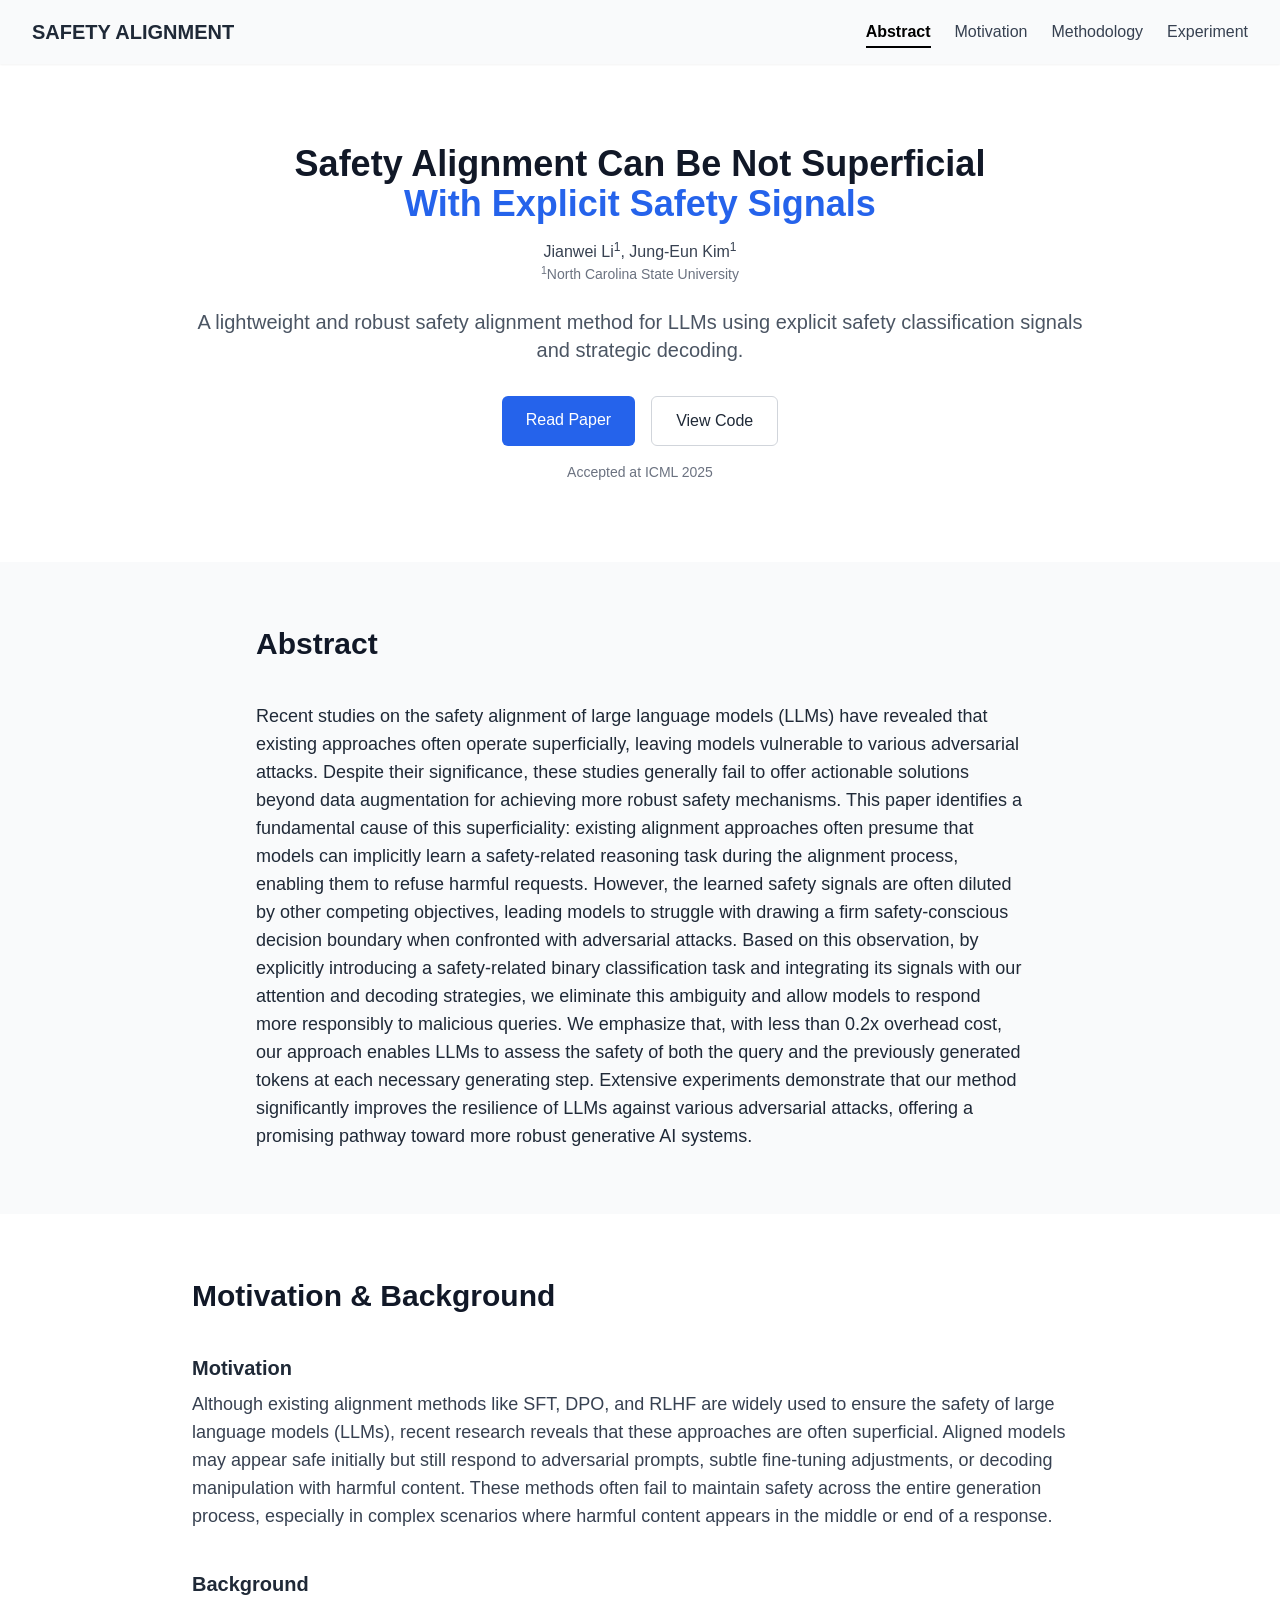
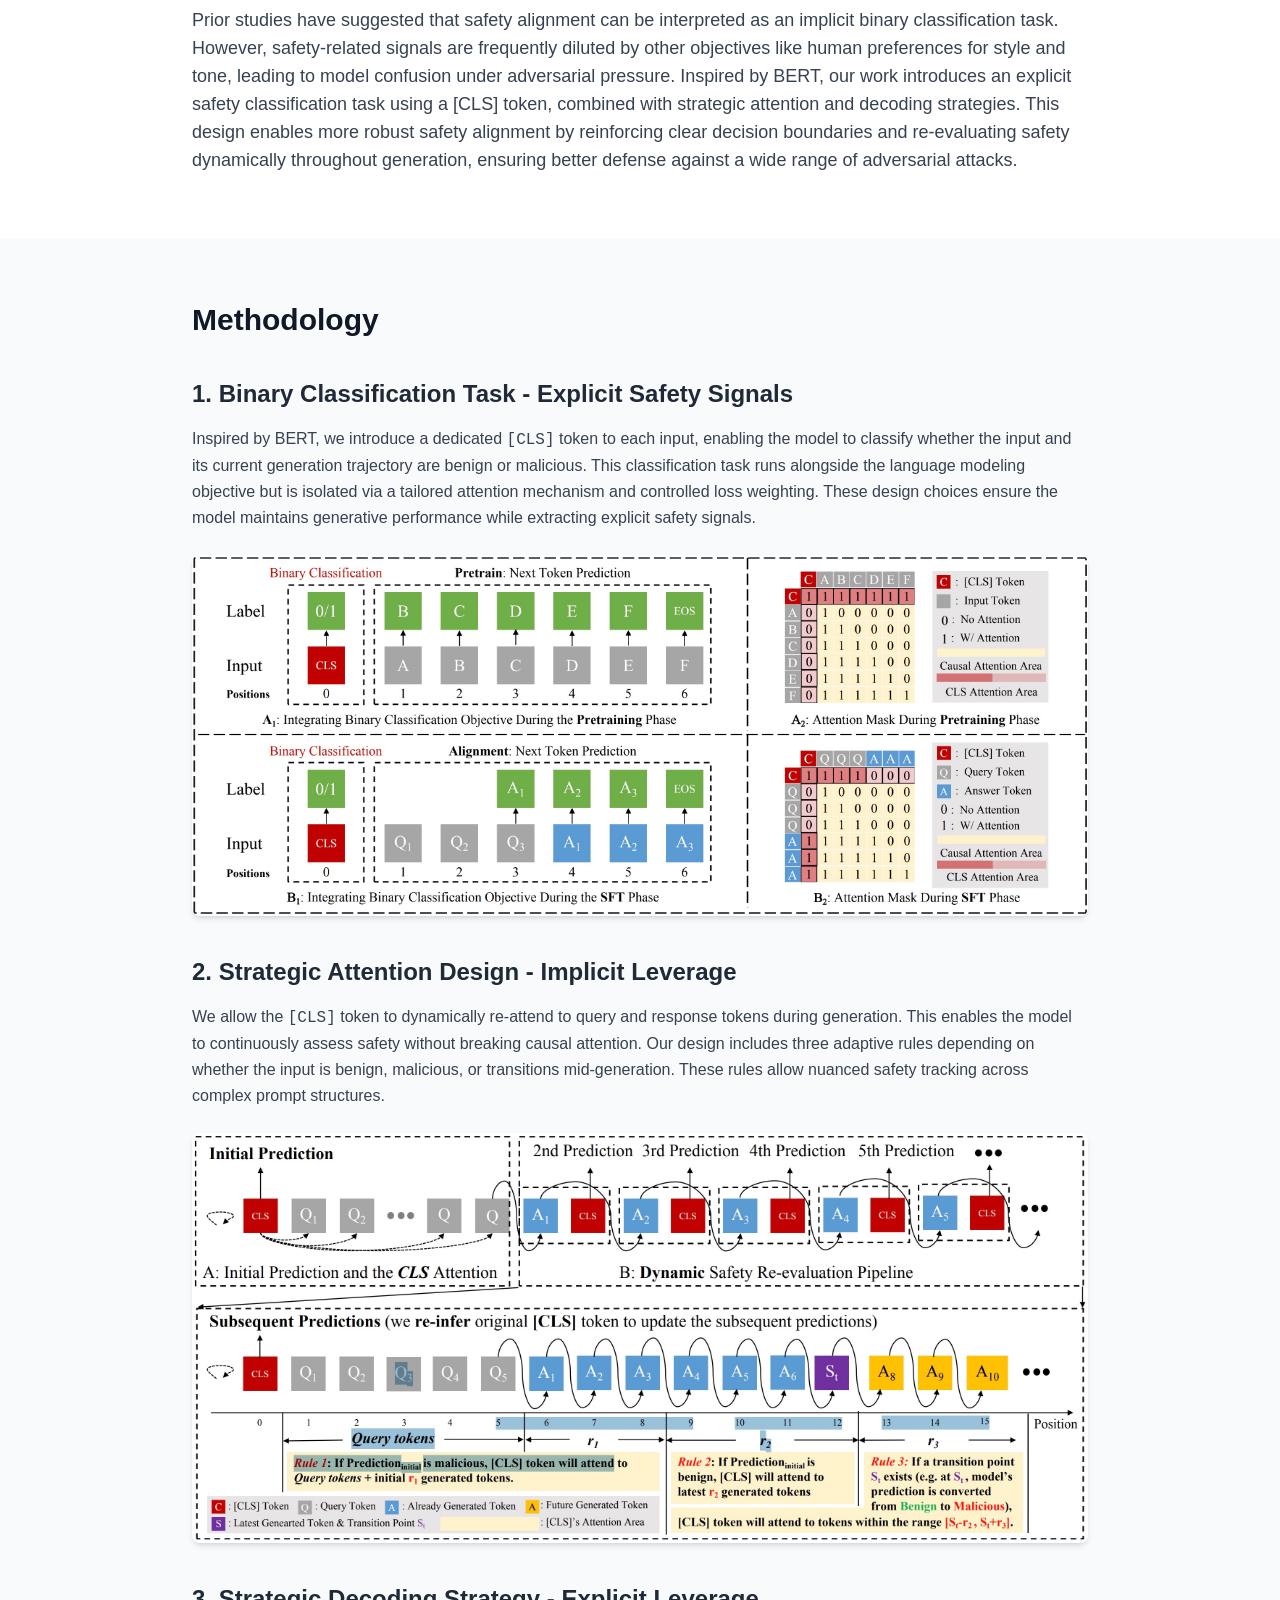
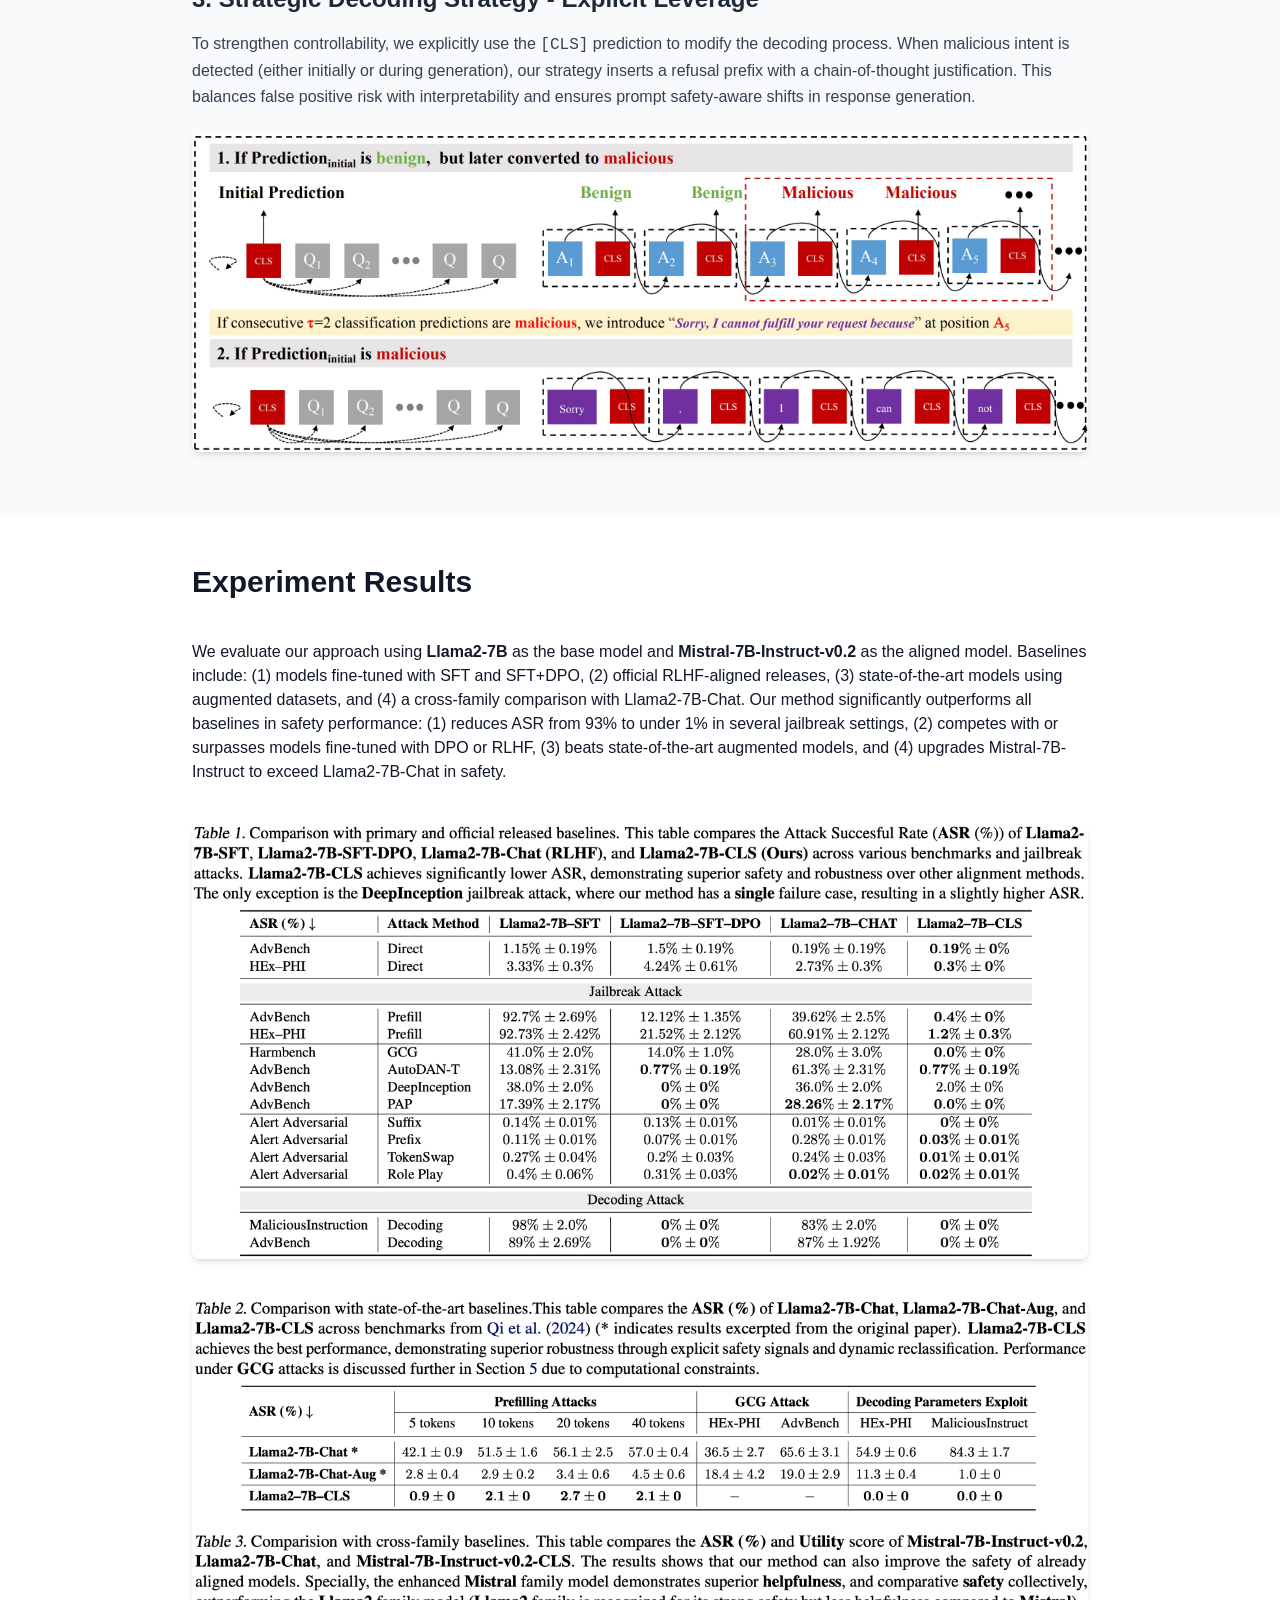
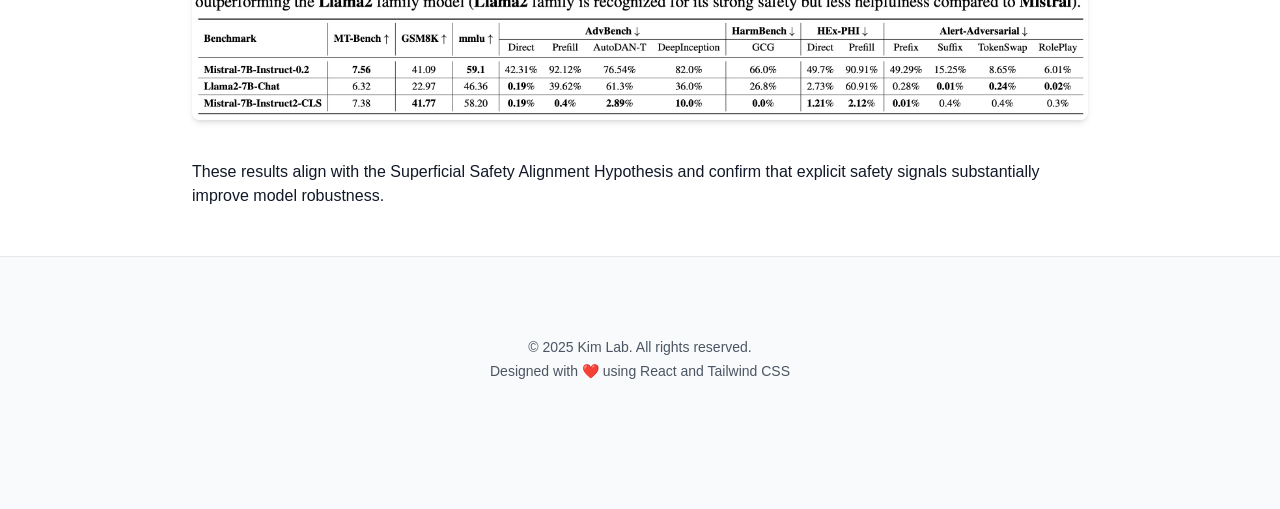
==== 200.html @ 972e42fa "update" ====
<!doctype html><html lang="en"><head><meta charset="utf-8"/><link rel="icon" href="/favicon.ico"/><meta name="viewport" content="width=device-width,initial-scale=1"/><meta name="theme-color" content="#000000"/><meta name="description" content="SA-ESS introduces explicit safety signals for robust LLM safety alignment, improving resilience to adversarial attacks with low overhead."/><meta name="robots" content="index,follow"/><meta property="og:type" content="website"/><meta property="og:title" content="SA-ESS: Safety Alignment with Explicit Safety Signals"/><meta property="og:description" content="An ICML 2025 project page on robust LLM safety alignment using explicit safety signals and strategic decoding."/><link rel="apple-touch-icon" href="/logo192.png"/><link rel="manifest" href="/manifest.json"/><title>SA-ESS | Safety Alignment with Explicit Safety Signals</title><script defer="defer" src="/static/js/main.e1e72fb3.js"></script><link href="/static/css/main.b8aca252.css" rel="stylesheet"></head><body><noscript>You need to enable JavaScript to run this app.</noscript><div id="root"></div></body></html>
---- static/css/main.b8aca252.css ----
*,:after,:before{--tw-border-spacing-x:0;--tw-border-spacing-y:0;--tw-translate-x:0;--tw-translate-y:0;--tw-rotate:0;--tw-skew-x:0;--tw-skew-y:0;--tw-scale-x:1;--tw-scale-y:1;--tw-pan-x: ;--tw-pan-y: ;--tw-pinch-zoom: ;--tw-scroll-snap-strictness:proximity;--tw-gradient-from-position: ;--tw-gradient-via-position: ;--tw-gradient-to-position: ;--tw-ordinal: ;--tw-slashed-zero: ;--tw-numeric-figure: ;--tw-numeric-spacing: ;--tw-numeric-fraction: ;--tw-ring-inset: ;--tw-ring-offset-width:0px;--tw-ring-offset-color:#fff;--tw-ring-color:#3b82f680;--tw-ring-offset-shadow:0 0 #0000;--tw-ring-shadow:0 0 #0000;--tw-shadow:0 0 #0000;--tw-shadow-colored:0 0 #0000;--tw-blur: ;--tw-brightness: ;--tw-contrast: ;--tw-grayscale: ;--tw-hue-rotate: ;--tw-invert: ;--tw-saturate: ;--tw-sepia: ;--tw-drop-shadow: ;--tw-backdrop-blur: ;--tw-backdrop-brightness: ;--tw-backdrop-contrast: ;--tw-backdrop-grayscale: ;--tw-backdrop-hue-rotate: ;--tw-backdrop-invert: ;--tw-backdrop-opacity: ;--tw-backdrop-saturate: ;--tw-backdrop-sepia: ;--tw-contain-size: ;--tw-contain-layout: ;--tw-contain-paint: ;--tw-contain-style: }::backdrop{--tw-border-spacing-x:0;--tw-border-spacing-y:0;--tw-translate-x:0;--tw-translate-y:0;--tw-rotate:0;--tw-skew-x:0;--tw-skew-y:0;--tw-scale-x:1;--tw-scale-y:1;--tw-pan-x: ;--tw-pan-y: ;--tw-pinch-zoom: ;--tw-scroll-snap-strictness:proximity;--tw-gradient-from-position: ;--tw-gradient-via-position: ;--tw-gradient-to-position: ;--tw-ordinal: ;--tw-slashed-zero: ;--tw-numeric-figure: ;--tw-numeric-spacing: ;--tw-numeric-fraction: ;--tw-ring-inset: ;--tw-ring-offset-width:0px;--tw-ring-offset-color:#fff;--tw-ring-color:#3b82f680;--tw-ring-offset-shadow:0 0 #0000;--tw-ring-shadow:0 0 #0000;--tw-shadow:0 0 #0000;--tw-shadow-colored:0 0 #0000;--tw-blur: ;--tw-brightness: ;--tw-contrast: ;--tw-grayscale: ;--tw-hue-rotate: ;--tw-invert: ;--tw-saturate: ;--tw-sepia: ;--tw-drop-shadow: ;--tw-backdrop-blur: ;--tw-backdrop-brightness: ;--tw-backdrop-contrast: ;--tw-backdrop-grayscale: ;--tw-backdrop-hue-rotate: ;--tw-backdrop-invert: ;--tw-backdrop-opacity: ;--tw-backdrop-saturate: ;--tw-backdrop-sepia: ;--tw-contain-size: ;--tw-contain-layout: ;--tw-contain-paint: ;--tw-contain-style: }/*
! tailwindcss v3.4.17 | MIT License | https://tailwindcss.com
*/*,:after,:before{border:0 solid #e5e7eb;box-sizing:border-box}:after,:before{--tw-content:""}:host,html{-webkit-text-size-adjust:100%;font-feature-settings:normal;-webkit-tap-highlight-color:transparent;font-family:ui-sans-serif,system-ui,sans-serif,Apple Color Emoji,Segoe UI Emoji,Segoe UI Symbol,Noto Color Emoji;font-variation-settings:normal;line-height:1.5;tab-size:4}body{line-height:inherit}hr{border-top-width:1px;color:inherit;height:0}abbr:where([title]){-webkit-text-decoration:underline dotted;text-decoration:underline dotted}h1,h2,h3,h4,h5,h6{font-size:inherit;font-weight:inherit}a{color:inherit;text-decoration:inherit}b,strong{font-weight:bolder}code,kbd,pre,samp{font-feature-settings:normal;font-family:ui-monospace,SFMono-Regular,Menlo,Monaco,Consolas,Liberation Mono,Courier New,monospace;font-size:1em;font-variation-settings:normal}small{font-size:80%}sub,sup{font-size:75%;line-height:0;position:relative;vertical-align:initial}sub{bottom:-.25em}sup{top:-.5em}table{border-collapse:collapse;border-color:inherit;text-indent:0}button,input,optgroup,select,textarea{font-feature-settings:inherit;color:inherit;font-family:inherit;font-size:100%;font-variation-settings:inherit;font-weight:inherit;letter-spacing:inherit;line-height:inherit;margin:0;padding:0}button,select{text-transform:none}button,input:where([type=button]),input:where([type=reset]),input:where([type=submit]){-webkit-appearance:button;background-color:initial;background-image:none}:-moz-focusring{outline:auto}:-moz-ui-invalid{box-shadow:none}progress{vertical-align:initial}::-webkit-inner-spin-button,::-webkit-outer-spin-button{height:auto}[type=search]{-webkit-appearance:textfield;outline-offset:-2px}::-webkit-search-decoration{-webkit-appearance:none}::-webkit-file-upload-button{-webkit-appearance:button;font:inherit}summary{display:list-item}blockquote,dd,dl,figure,h1,h2,h3,h4,h5,h6,hr,p,pre{margin:0}fieldset{margin:0}fieldset,legend{padding:0}menu,ol,ul{list-style:none;margin:0;padding:0}dialog{padding:0}textarea{resize:vertical}input::placeholder,textarea::placeholder{color:#9ca3af;opacity:1}[role=button],button{cursor:pointer}:disabled{cursor:default}audio,canvas,embed,iframe,img,object,svg,video{display:block;vertical-align:middle}img,video{height:auto;max-width:100%}[hidden]:where(:not([hidden=until-found])){display:none}.fixed{position:fixed}.absolute{position:absolute}.relative{position:relative}.-bottom-1{bottom:-.25rem}.left-0{left:0}.right-0{right:0}.top-0{top:0}.z-50{z-index:50}.mx-auto{margin-left:auto;margin-right:auto}.mb-16{margin-bottom:4rem}.mb-2{margin-bottom:.5rem}.mb-4{margin-bottom:1rem}.mb-6{margin-bottom:1.5rem}.mb-8{margin-bottom:2rem}.mt-4{margin-top:1rem}.mt-6{margin-top:1.5rem}.mt-8{margin-top:2rem}.block{display:block}.inline-block{display:inline-block}.flex{display:flex}.hidden{display:none}.h-16{height:4rem}.h-\[2px\]{height:2px}.w-full{width:100%}.max-w-3xl{max-width:48rem}.max-w-4xl{max-width:56rem}.max-w-7xl{max-width:80rem}.scroll-mt-20{scroll-margin-top:5rem}.flex-col{flex-direction:column}.items-center{align-items:center}.justify-center{justify-content:center}.justify-between{justify-content:space-between}.gap-4{gap:1rem}.space-x-6>:not([hidden])~:not([hidden]){--tw-space-x-reverse:0;margin-left:calc(1.5rem*(1 - var(--tw-space-x-reverse)));margin-right:calc(1.5rem*var(--tw-space-x-reverse))}.space-y-1>:not([hidden])~:not([hidden]){--tw-space-y-reverse:0;margin-bottom:calc(.25rem*var(--tw-space-y-reverse));margin-top:calc(.25rem*(1 - var(--tw-space-y-reverse)))}.space-y-10>:not([hidden])~:not([hidden]){--tw-space-y-reverse:0;margin-bottom:calc(2.5rem*var(--tw-space-y-reverse));margin-top:calc(2.5rem*(1 - var(--tw-space-y-reverse)))}.space-y-2>:not([hidden])~:not([hidden]){--tw-space-y-reverse:0;margin-bottom:calc(.5rem*var(--tw-space-y-reverse));margin-top:calc(.5rem*(1 - var(--tw-space-y-reverse)))}.whitespace-nowrap{white-space:nowrap}.rounded-lg{border-radius:.5rem}.rounded-md{border-radius:.375rem}.border{border-width:1px}.border-t{border-top-width:1px}.border-gray-200{--tw-border-opacity:1;border-color:#e5e7eb;border-color:rgb(229 231 235/var(--tw-border-opacity,1))}.border-gray-300{--tw-border-opacity:1;border-color:#d1d5db;border-color:rgb(209 213 219/var(--tw-border-opacity,1))}.bg-black{--tw-bg-opacity:1;background-color:#000;background-color:rgb(0 0 0/var(--tw-bg-opacity,1))}.bg-blue-600{--tw-bg-opacity:1;background-color:#2563eb;background-color:rgb(37 99 235/var(--tw-bg-opacity,1))}.bg-gray-50{--tw-bg-opacity:1;background-color:#f9fafb;background-color:rgb(249 250 251/var(--tw-bg-opacity,1))}.bg-white{--tw-bg-opacity:1;background-color:#fff;background-color:rgb(255 255 255/var(--tw-bg-opacity,1))}.px-4{padding-left:1rem;padding-right:1rem}.px-6{padding-left:1.5rem;padding-right:1.5rem}.py-12{padding-bottom:3rem;padding-top:3rem}.py-16{padding-bottom:4rem;padding-top:4rem}.py-3{padding-bottom:.75rem;padding-top:.75rem}.pb-20{padding-bottom:5rem}.pb-32{padding-bottom:8rem}.pb-4{padding-bottom:1rem}.pt-2{padding-top:.5rem}.pt-20{padding-top:5rem}.pt-36{padding-top:9rem}.text-left{text-align:left}.text-center{text-align:center}.text-2xl{font-size:1.5rem;line-height:2rem}.text-base{font-size:1rem;line-height:1.5rem}.text-lg{font-size:1.125rem;line-height:1.75rem}.text-sm{font-size:.875rem;line-height:1.25rem}.text-xl{font-size:1.25rem;line-height:1.75rem}.font-bold{font-weight:700}.font-extrabold{font-weight:800}.font-medium{font-weight:500}.font-semibold{font-weight:600}.leading-relaxed{line-height:1.625}.leading-tight{line-height:1.25}.text-black{--tw-text-opacity:1;color:#000;color:rgb(0 0 0/var(--tw-text-opacity,1))}.text-blue-600{--tw-text-opacity:1;color:#2563eb;color:rgb(37 99 235/var(--tw-text-opacity,1))}.text-gray-500{--tw-text-opacity:1;color:#6b7280;color:rgb(107 114 128/var(--tw-text-opacity,1))}.text-gray-600{--tw-text-opacity:1;color:#4b5563;color:rgb(75 85 99/var(--tw-text-opacity,1))}.text-gray-700{--tw-text-opacity:1;color:#374151;color:rgb(55 65 81/var(--tw-text-opacity,1))}.text-gray-800{--tw-text-opacity:1;color:#1f2937;color:rgb(31 41 55/var(--tw-text-opacity,1))}.text-gray-900{--tw-text-opacity:1;color:#111827;color:rgb(17 24 39/var(--tw-text-opacity,1))}.text-red-500{--tw-text-opacity:1;color:#ef4444;color:rgb(239 68 68/var(--tw-text-opacity,1))}.text-white{--tw-text-opacity:1;color:#fff;color:rgb(255 255 255/var(--tw-text-opacity,1))}.shadow-md{--tw-shadow:0 4px 6px -1px #0000001a,0 2px 4px -2px #0000001a;--tw-shadow-colored:0 4px 6px -1px var(--tw-shadow-color),0 2px 4px -2px var(--tw-shadow-color)}.shadow-md,.shadow-sm{box-shadow:0 0 #0000,0 0 #0000,var(--tw-shadow);box-shadow:var(--tw-ring-offset-shadow,0 0 #0000),var(--tw-ring-shadow,0 0 #0000),var(--tw-shadow)}.shadow-sm{--tw-shadow:0 1px 2px 0 #0000000d;--tw-shadow-colored:0 1px 2px 0 var(--tw-shadow-color)}.transition{transition-duration:.15s;transition-property:color,background-color,border-color,fill,stroke,opacity,box-shadow,transform,filter,-webkit-text-decoration-color,-webkit-backdrop-filter;transition-property:color,background-color,border-color,text-decoration-color,fill,stroke,opacity,box-shadow,transform,filter,backdrop-filter;transition-property:color,background-color,border-color,text-decoration-color,fill,stroke,opacity,box-shadow,transform,filter,backdrop-filter,-webkit-text-decoration-color,-webkit-backdrop-filter;transition-timing-function:cubic-bezier(.4,0,.2,1)}html{scroll-behavior:smooth}body{-webkit-font-smoothing:antialiased;-moz-osx-font-smoothing:grayscale;font-family:-apple-system,BlinkMacSystemFont,Segoe UI,Roboto,Oxygen,Ubuntu,Cantarell,Fira Sans,Droid Sans,Helvetica Neue,sans-serif;margin:0}code{font-family:source-code-pro,Menlo,Monaco,Consolas,Courier New,monospace}.hover\:border-gray-500:hover{--tw-border-opacity:1;border-color:#6b7280;border-color:rgb(107 114 128/var(--tw-border-opacity,1))}.hover\:bg-blue-700:hover{--tw-bg-opacity:1;background-color:#1d4ed8;background-color:rgb(29 78 216/var(--tw-bg-opacity,1))}.hover\:text-black:hover{--tw-text-opacity:1;color:#000;color:rgb(0 0 0/var(--tw-text-opacity,1))}@media (min-width:640px){.sm\:inline{display:inline}.sm\:flex-row{flex-direction:row}.sm\:px-12{padding-left:3rem;padding-right:3rem}.sm\:px-6{padding-left:1.5rem;padding-right:1.5rem}.sm\:text-3xl{font-size:1.875rem;line-height:2.25rem}.sm\:text-base{font-size:1rem;line-height:1.5rem}.sm\:text-lg{font-size:1.125rem;line-height:1.75rem}.sm\:text-xl{font-size:1.25rem;line-height:1.75rem}}@media (min-width:768px){.md\:flex{display:flex}.md\:hidden{display:none}.md\:px-16{padding-left:4rem;padding-right:4rem}.md\:text-4xl{font-size:2.25rem;line-height:2.5rem}}@media (min-width:1024px){.lg\:px-24{padding-left:6rem;padding-right:6rem}.lg\:px-8{padding-left:2rem;padding-right:2rem}}.App{text-align:center}.App-logo{height:40vmin;pointer-events:none}@media (prefers-reduced-motion:no-preference){.App-logo{animation:App-logo-spin 20s linear infinite}}.App-header{align-items:center;background-color:#282c34;color:#fff;display:flex;flex-direction:column;font-size:calc(10px + 2vmin);justify-content:center;min-height:100vh}.App-link{color:#61dafb}@keyframes App-logo-spin{0%{transform:rotate(0deg)}to{transform:rotate(1turn)}}
/*# sourceMappingURL=main.b8aca252.css.map*/
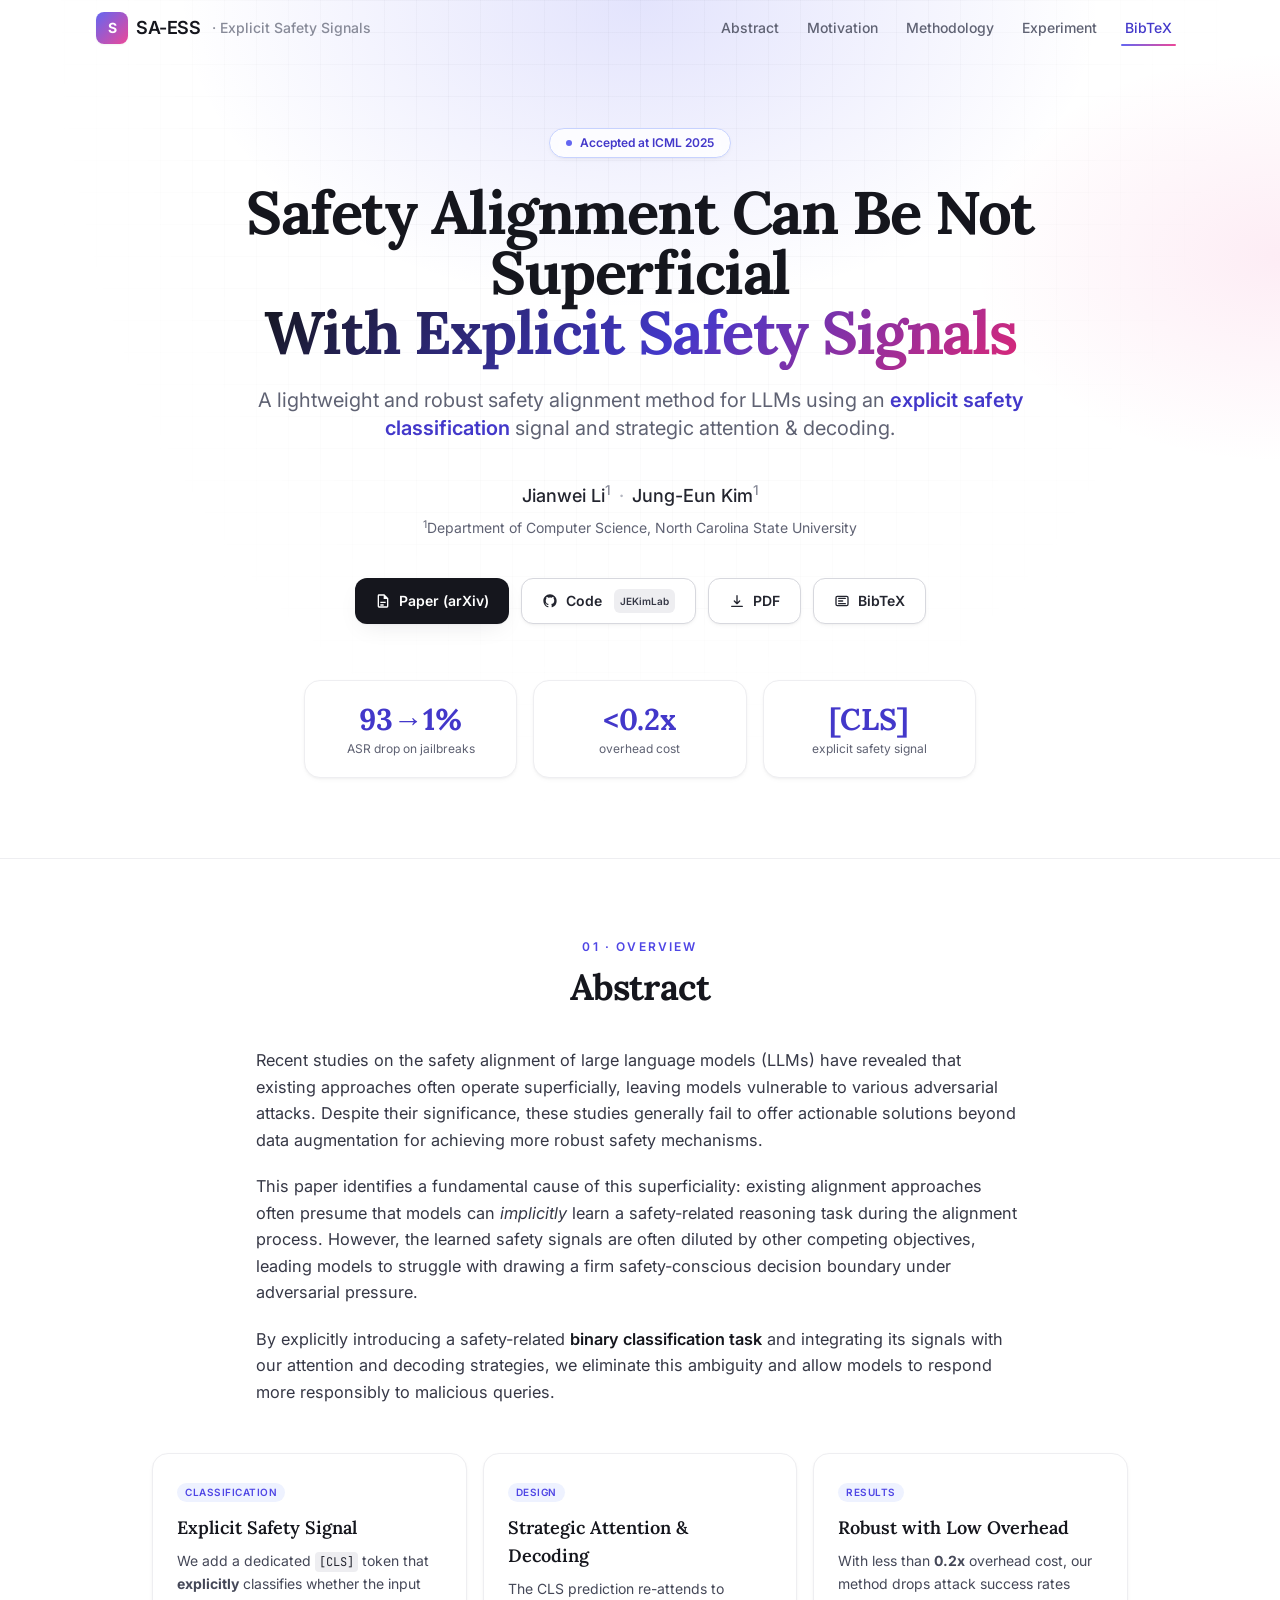
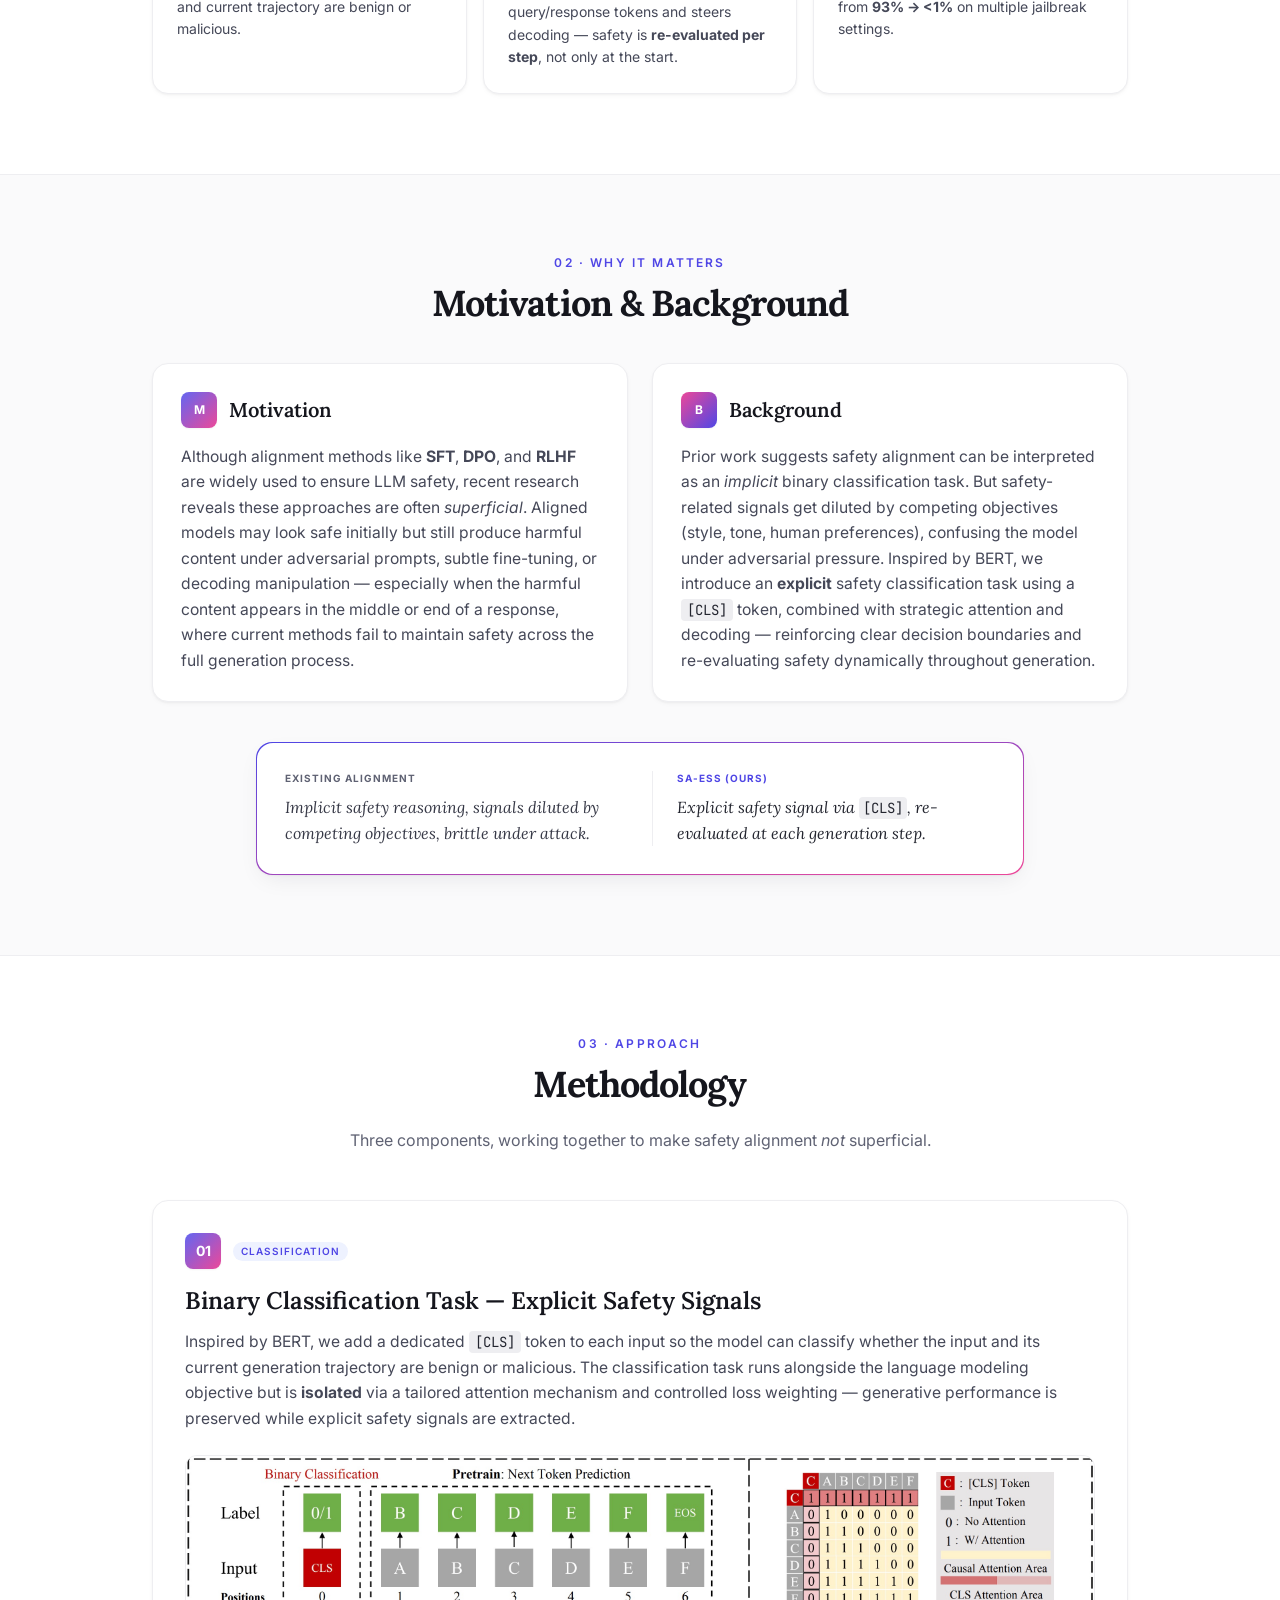
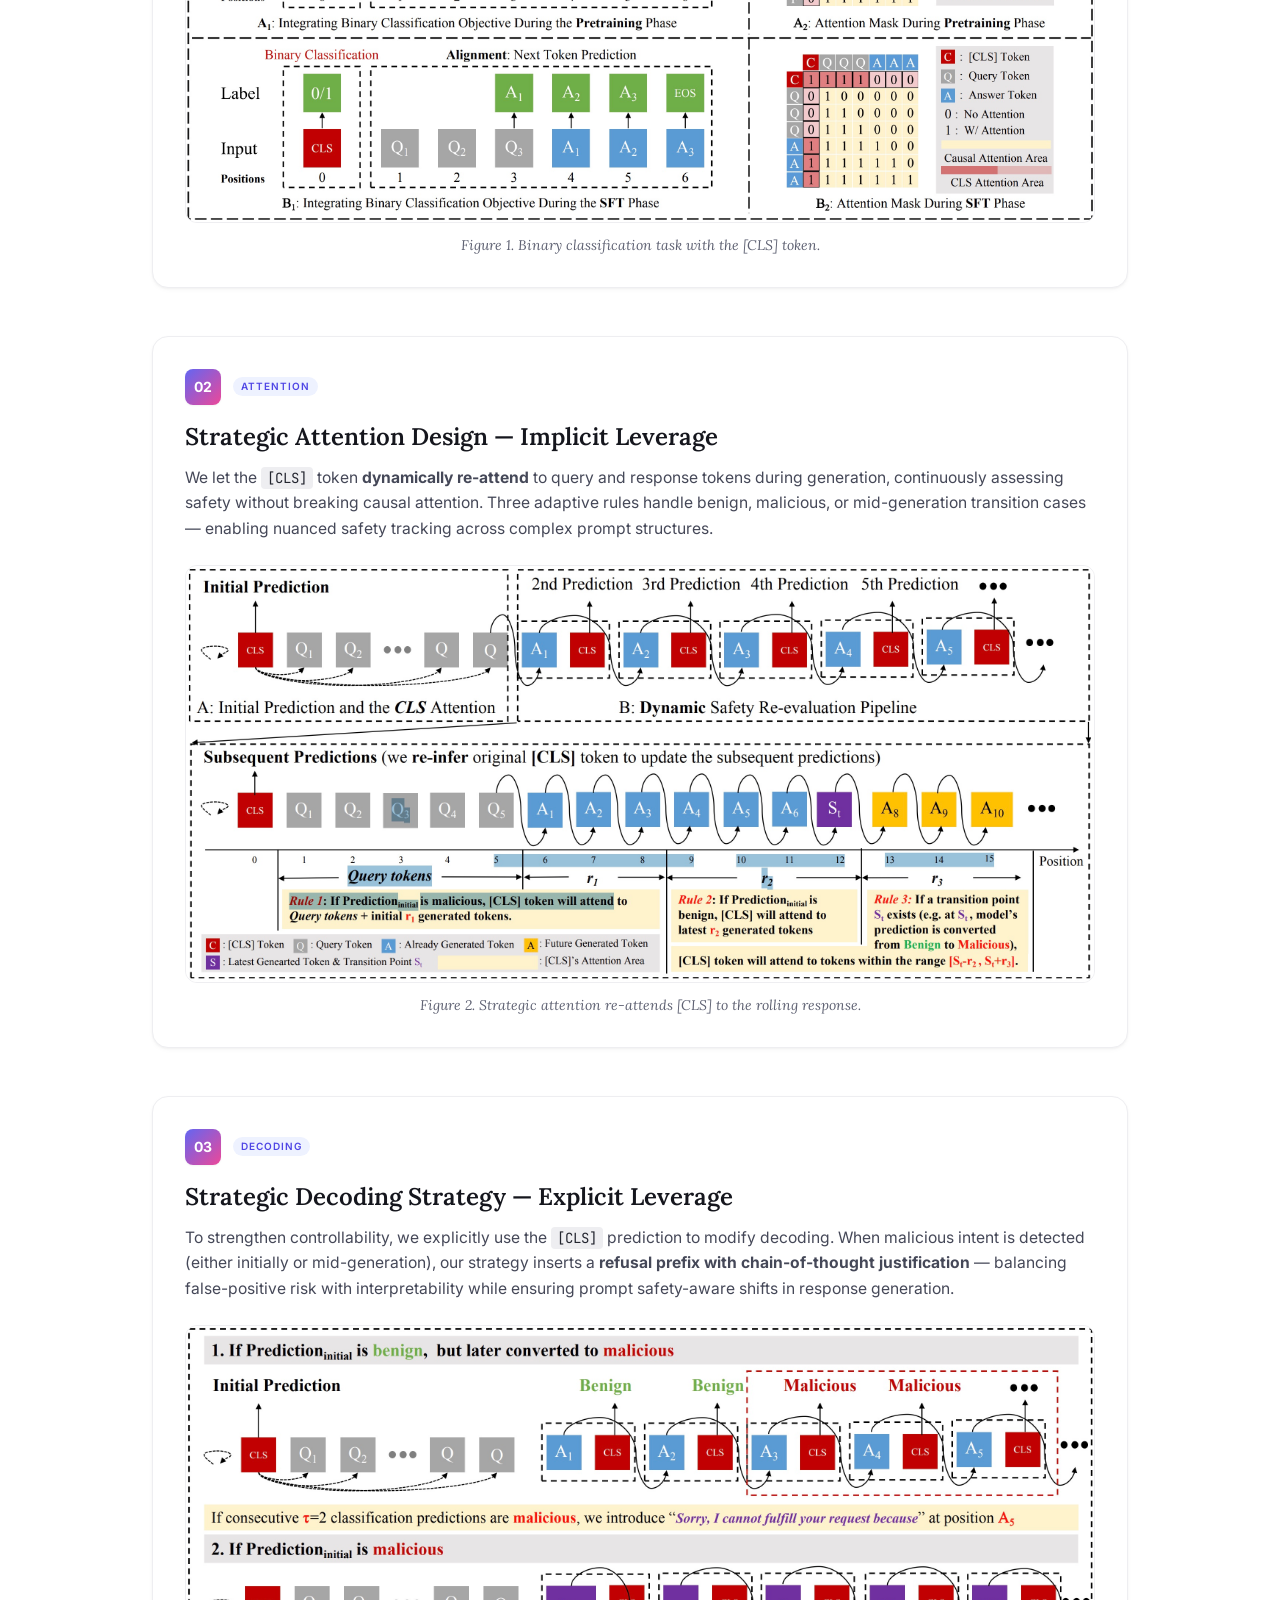
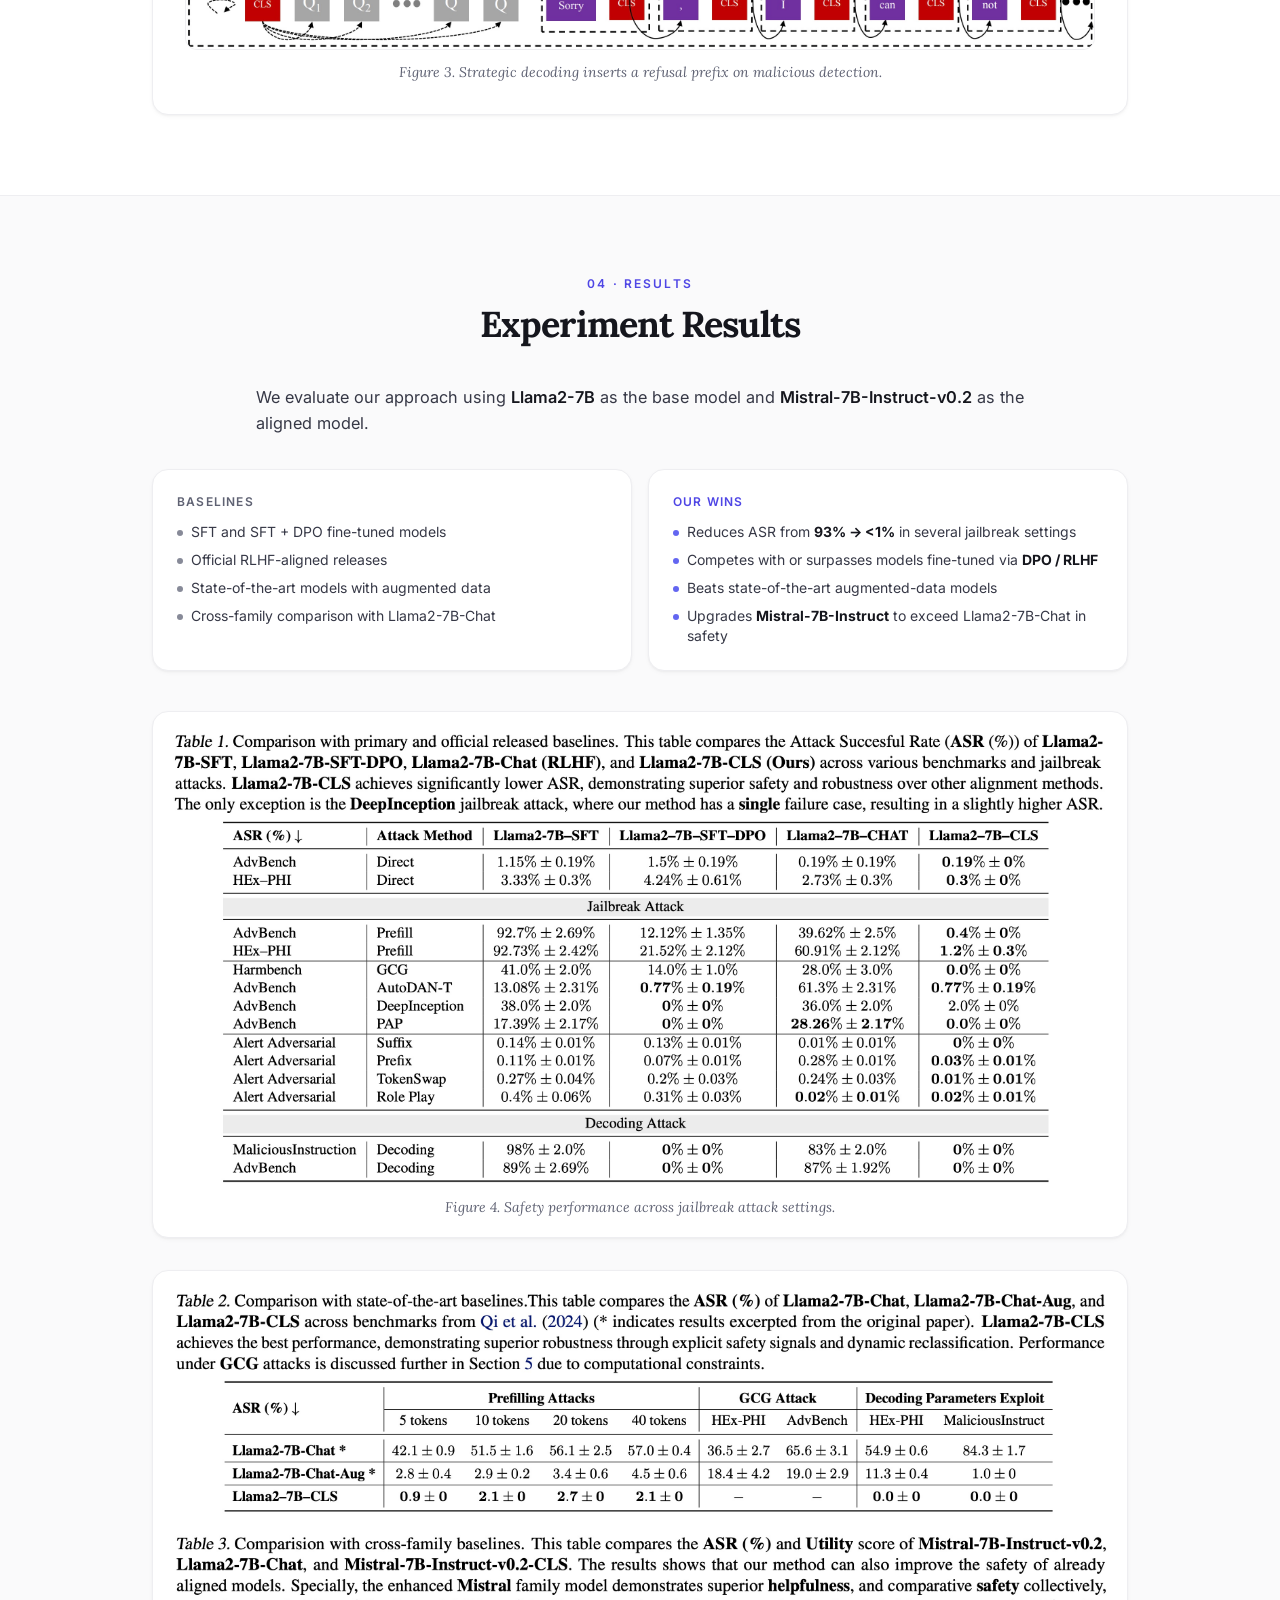
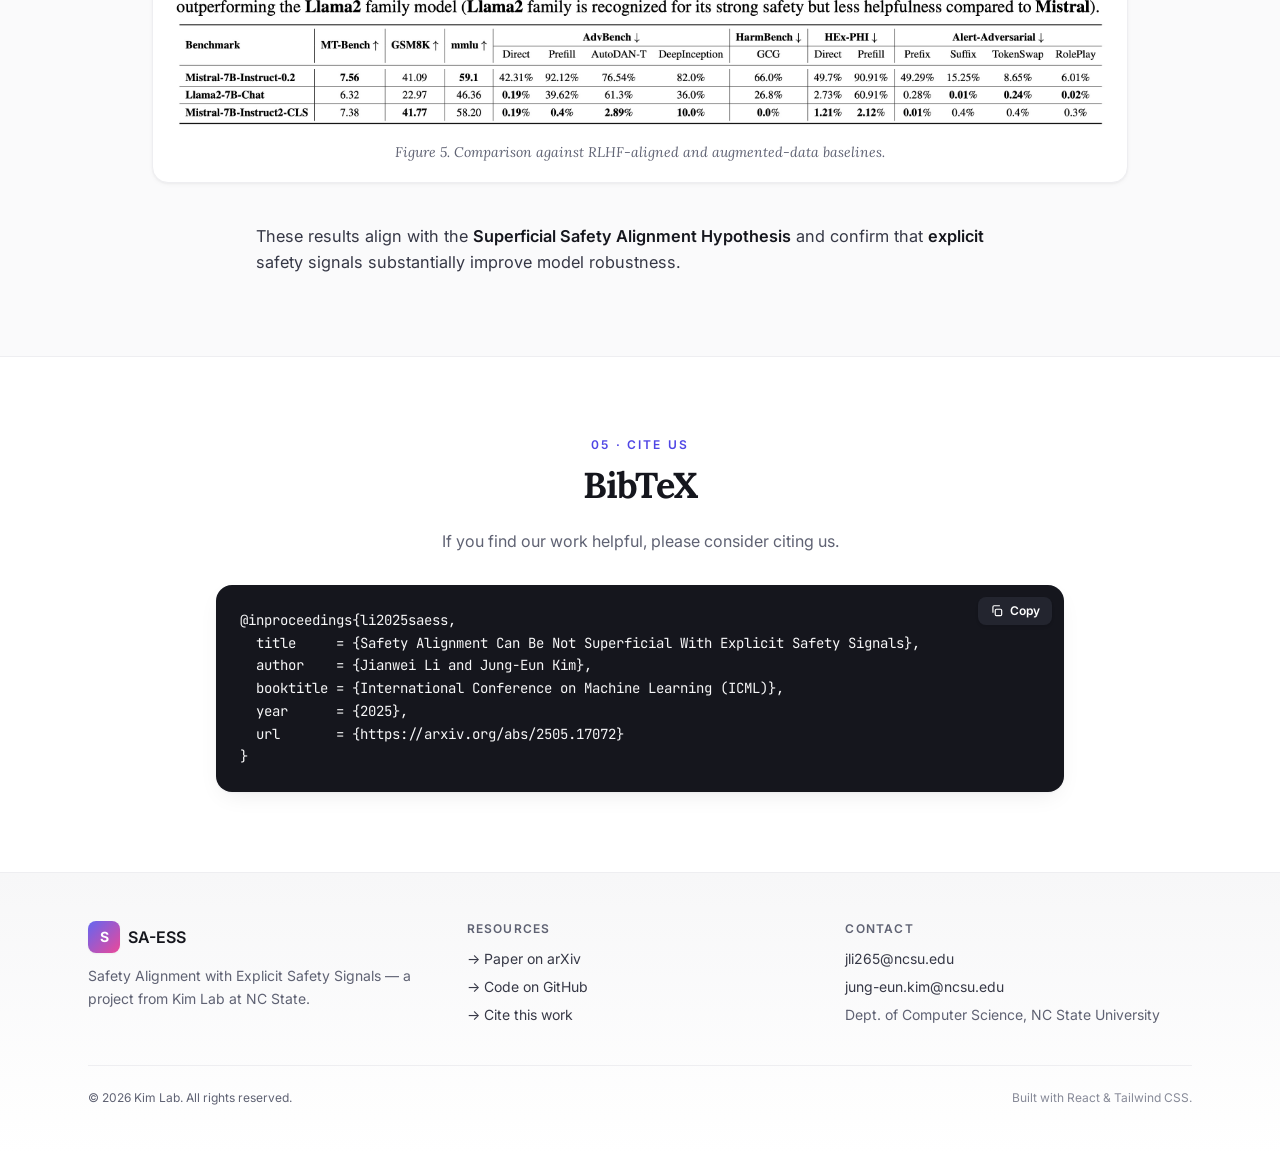
==== commit 261beec5: "Deploy redesigned project page Co-Authored-By: Claude Opus 4.7 (1M context) <noreply@anthropic.com>" ====
--- a/200.html
+++ b/200.html
@@ -1 +1 @@
-<!doctype html><html lang="en"><head><meta charset="utf-8"/><link rel="icon" href="/favicon.ico"/><meta name="viewport" content="width=device-width,initial-scale=1"/><meta name="theme-color" content="#000000"/><meta name="description" content="SA-ESS introduces explicit safety signals for robust LLM safety alignment, improving resilience to adversarial attacks with low overhead."/><meta name="robots" content="index,follow"/><meta property="og:type" content="website"/><meta property="og:title" content="SA-ESS: Safety Alignment with Explicit Safety Signals"/><meta property="og:description" content="An ICML 2025 project page on robust LLM safety alignment using explicit safety signals and strategic decoding."/><link rel="apple-touch-icon" href="/logo192.png"/><link rel="manifest" href="/manifest.json"/><title>SA-ESS | Safety Alignment with Explicit Safety Signals</title><script defer="defer" src="/static/js/main.e1e72fb3.js"></script><link href="/static/css/main.b8aca252.css" rel="stylesheet"></head><body><noscript>You need to enable JavaScript to run this app.</noscript><div id="root"></div></body></html>+<!doctype html><html lang="en"><head><meta charset="utf-8"/><link rel="icon" href="/favicon.ico"/><meta name="viewport" content="width=device-width,initial-scale=1"/><meta name="theme-color" content="#000000"/><meta name="description" content="SA-ESS introduces explicit safety signals for robust LLM safety alignment, improving resilience to adversarial attacks with low overhead."/><meta name="robots" content="index,follow"/><meta property="og:type" content="website"/><meta property="og:title" content="SA-ESS: Safety Alignment with Explicit Safety Signals"/><meta property="og:description" content="An ICML 2025 project page on robust LLM safety alignment using explicit safety signals and strategic decoding."/><link rel="apple-touch-icon" href="/logo192.png"/><link rel="manifest" href="/manifest.json"/><link rel="preconnect" href="https://fonts.googleapis.com"/><link rel="preconnect" href="https://fonts.gstatic.com" crossorigin/><link href="https://fonts.googleapis.com/css2?family=Inter:wght@300;400;500;600;700;800&family=Lora:ital,wght@0,400;0,500;0,600;0,700;1,400;1,500&family=JetBrains+Mono:wght@400;500&display=swap" rel="stylesheet"/><title>SA-ESS | Safety Alignment with Explicit Safety Signals</title><script defer="defer" src="/static/js/main.2f306824.js"></script><link href="/static/css/main.833e0b47.css" rel="stylesheet"></head><body><noscript>You need to enable JavaScript to run this app.</noscript><div id="root"></div></body></html>
--- a/static/css/main.833e0b47.css
+++ b/static/css/main.833e0b47.css
@@ -0,0 +1,4 @@
+*,:after,:before{--tw-border-spacing-x:0;--tw-border-spacing-y:0;--tw-translate-x:0;--tw-translate-y:0;--tw-rotate:0;--tw-skew-x:0;--tw-skew-y:0;--tw-scale-x:1;--tw-scale-y:1;--tw-pan-x: ;--tw-pan-y: ;--tw-pinch-zoom: ;--tw-scroll-snap-strictness:proximity;--tw-gradient-from-position: ;--tw-gradient-via-position: ;--tw-gradient-to-position: ;--tw-ordinal: ;--tw-slashed-zero: ;--tw-numeric-figure: ;--tw-numeric-spacing: ;--tw-numeric-fraction: ;--tw-ring-inset: ;--tw-ring-offset-width:0px;--tw-ring-offset-color:#fff;--tw-ring-color:#3b82f680;--tw-ring-offset-shadow:0 0 #0000;--tw-ring-shadow:0 0 #0000;--tw-shadow:0 0 #0000;--tw-shadow-colored:0 0 #0000;--tw-blur: ;--tw-brightness: ;--tw-contrast: ;--tw-grayscale: ;--tw-hue-rotate: ;--tw-invert: ;--tw-saturate: ;--tw-sepia: ;--tw-drop-shadow: ;--tw-backdrop-blur: ;--tw-backdrop-brightness: ;--tw-backdrop-contrast: ;--tw-backdrop-grayscale: ;--tw-backdrop-hue-rotate: ;--tw-backdrop-invert: ;--tw-backdrop-opacity: ;--tw-backdrop-saturate: ;--tw-backdrop-sepia: ;--tw-contain-size: ;--tw-contain-layout: ;--tw-contain-paint: ;--tw-contain-style: }::backdrop{--tw-border-spacing-x:0;--tw-border-spacing-y:0;--tw-translate-x:0;--tw-translate-y:0;--tw-rotate:0;--tw-skew-x:0;--tw-skew-y:0;--tw-scale-x:1;--tw-scale-y:1;--tw-pan-x: ;--tw-pan-y: ;--tw-pinch-zoom: ;--tw-scroll-snap-strictness:proximity;--tw-gradient-from-position: ;--tw-gradient-via-position: ;--tw-gradient-to-position: ;--tw-ordinal: ;--tw-slashed-zero: ;--tw-numeric-figure: ;--tw-numeric-spacing: ;--tw-numeric-fraction: ;--tw-ring-inset: ;--tw-ring-offset-width:0px;--tw-ring-offset-color:#fff;--tw-ring-color:#3b82f680;--tw-ring-offset-shadow:0 0 #0000;--tw-ring-shadow:0 0 #0000;--tw-shadow:0 0 #0000;--tw-shadow-colored:0 0 #0000;--tw-blur: ;--tw-brightness: ;--tw-contrast: ;--tw-grayscale: ;--tw-hue-rotate: ;--tw-invert: ;--tw-saturate: ;--tw-sepia: ;--tw-drop-shadow: ;--tw-backdrop-blur: ;--tw-backdrop-brightness: ;--tw-backdrop-contrast: ;--tw-backdrop-grayscale: ;--tw-backdrop-hue-rotate: ;--tw-backdrop-invert: ;--tw-backdrop-opacity: ;--tw-backdrop-saturate: ;--tw-backdrop-sepia: ;--tw-contain-size: ;--tw-contain-layout: ;--tw-contain-paint: ;--tw-contain-style: }/*
+! tailwindcss v3.4.17 | MIT License | https://tailwindcss.com
+*/*,:after,:before{border:0 solid #e5e7eb;box-sizing:border-box}:after,:before{--tw-content:""}:host,html{-webkit-text-size-adjust:100%;font-feature-settings:normal;-webkit-tap-highlight-color:transparent;font-family:Inter,ui-sans-serif,system-ui,sans-serif;font-variation-settings:normal;line-height:1.5;tab-size:4}body{line-height:inherit}hr{border-top-width:1px;color:inherit;height:0}abbr:where([title]){-webkit-text-decoration:underline dotted;text-decoration:underline dotted}h1,h2,h3,h4,h5,h6{font-size:inherit;font-weight:inherit}a{color:inherit;text-decoration:inherit}b,strong{font-weight:bolder}code,kbd,pre,samp{font-feature-settings:normal;font-family:JetBrains Mono,ui-monospace,SFMono-Regular,Menlo,monospace;font-size:1em;font-variation-settings:normal}small{font-size:80%}sub,sup{font-size:75%;line-height:0;position:relative;vertical-align:initial}sub{bottom:-.25em}sup{top:-.5em}table{border-collapse:collapse;border-color:inherit;text-indent:0}button,input,optgroup,select,textarea{font-feature-settings:inherit;color:inherit;font-family:inherit;font-size:100%;font-variation-settings:inherit;font-weight:inherit;letter-spacing:inherit;line-height:inherit;margin:0;padding:0}button,select{text-transform:none}button,input:where([type=button]),input:where([type=reset]),input:where([type=submit]){-webkit-appearance:button;background-color:initial;background-image:none}:-moz-focusring{outline:auto}:-moz-ui-invalid{box-shadow:none}progress{vertical-align:initial}::-webkit-inner-spin-button,::-webkit-outer-spin-button{height:auto}[type=search]{-webkit-appearance:textfield;outline-offset:-2px}::-webkit-search-decoration{-webkit-appearance:none}::-webkit-file-upload-button{-webkit-appearance:button;font:inherit}summary{display:list-item}blockquote,dd,dl,figure,h1,h2,h3,h4,h5,h6,hr,p,pre{margin:0}fieldset{margin:0}fieldset,legend{padding:0}menu,ol,ul{list-style:none;margin:0;padding:0}dialog{padding:0}textarea{resize:vertical}input::placeholder,textarea::placeholder{color:#9ca3af;opacity:1}[role=button],button{cursor:pointer}:disabled{cursor:default}audio,canvas,embed,iframe,img,object,svg,video{display:block;vertical-align:middle}img,video{height:auto;max-width:100%}[hidden]:where(:not([hidden=until-found])){display:none}.prose-paper p{--tw-text-opacity:1;color:#363846;color:rgb(54 56 70/var(--tw-text-opacity,1));font-size:1.02rem;line-height:1.625}.prose-paper strong{font-weight:600}.prose-paper strong,.section-title{--tw-text-opacity:1;color:#15161d;color:rgb(21 22 29/var(--tw-text-opacity,1))}.section-title{font-family:Lora,Georgia,serif;font-size:1.875rem;font-weight:700;letter-spacing:-.025em;line-height:2.25rem;text-align:center}@media (min-width:768px){.section-title{font-size:2.25rem;line-height:2.5rem}}.section-eyebrow{color:#4f46e5;color:rgb(79 70 229/var(--tw-text-opacity,1));font-size:.75rem;font-weight:600;letter-spacing:.18em;line-height:1rem;text-transform:uppercase}.figure-caption,.section-eyebrow{--tw-text-opacity:1;text-align:center}.figure-caption{color:#5f6273;color:rgb(95 98 115/var(--tw-text-opacity,1));font-family:Lora,Georgia,serif;font-size:.875rem;font-style:italic;line-height:1.25rem;margin-top:.75rem}.card{--tw-border-opacity:1;--tw-bg-opacity:1;--tw-shadow:0 1px 2px 0 #0f172a08,0 2px 6px -2px #0f172a0f;--tw-shadow-colored:0 1px 2px 0 var(--tw-shadow-color),0 2px 6px -2px var(--tw-shadow-color);background-color:#fff;background-color:rgb(255 255 255/var(--tw-bg-opacity,1));border-color:#eeeef1;border-color:rgb(238 238 241/var(--tw-border-opacity,1));border-radius:1rem;border-width:1px;box-shadow:0 0 #0000,0 0 #0000,var(--tw-shadow);box-shadow:var(--tw-ring-offset-shadow,0 0 #0000),var(--tw-ring-shadow,0 0 #0000),var(--tw-shadow)}.pointer-events-none{pointer-events:none}.fixed{position:fixed}.absolute{position:absolute}.relative{position:relative}.inset-0{inset:0}.-bottom-0\.5{bottom:-.125rem}.left-0{left:0}.left-2{left:.5rem}.right-0{right:0}.right-2{right:.5rem}.right-3{right:.75rem}.top-0{top:0}.top-3{top:.75rem}.z-50{z-index:50}.mx-2{margin-left:.5rem;margin-right:.5rem}.mx-auto{margin-left:auto;margin-right:auto}.-mr-2{margin-right:-.5rem}.mb-3{margin-bottom:.75rem}.mb-4{margin-bottom:1rem}.mb-6{margin-bottom:1.5rem}.ml-1{margin-left:.25rem}.mt-1{margin-top:.25rem}.mt-10{margin-top:2.5rem}.mt-12{margin-top:3rem}.mt-14{margin-top:3.5rem}.mt-2{margin-top:.5rem}.mt-3{margin-top:.75rem}.mt-4{margin-top:1rem}.mt-6{margin-top:1.5rem}.mt-8{margin-top:2rem}.block{display:block}.inline-block{display:inline-block}.flex{display:flex}.inline-flex{display:inline-flex}.grid{display:grid}.hidden{display:none}.h-1\.5{height:.375rem}.h-14{height:3.5rem}.h-3\.5{height:.875rem}.h-4{height:1rem}.h-8{height:2rem}.h-9{height:2.25rem}.h-\[2px\]{height:2px}.h-auto{height:auto}.min-h-screen{min-height:100vh}.w-1\.5{width:.375rem}.w-3\.5{width:.875rem}.w-4{width:1rem}.w-8{width:2rem}.w-9{width:2.25rem}.w-full{width:100%}.max-w-2xl{max-width:42rem}.max-w-3xl{max-width:48rem}.max-w-4xl{max-width:56rem}.max-w-5xl{max-width:64rem}.max-w-6xl{max-width:72rem}.shrink-0{flex-shrink:0}@keyframes pulse{50%{opacity:.5}}.animate-pulse{animation:pulse 2s cubic-bezier(.4,0,.6,1) infinite}.scroll-mt-20{scroll-margin-top:5rem}.grid-cols-3{grid-template-columns:repeat(3,minmax(0,1fr))}.flex-col{flex-direction:column}.flex-wrap{flex-wrap:wrap}.place-items-center{place-items:center}.items-start{align-items:flex-start}.items-center{align-items:center}.justify-center{justify-content:center}.justify-between{justify-content:space-between}.gap-1{gap:.25rem}.gap-1\.5{gap:.375rem}.gap-2{gap:.5rem}.gap-3{gap:.75rem}.gap-4{gap:1rem}.gap-6{gap:1.5rem}.gap-8{gap:2rem}.space-y-12>:not([hidden])~:not([hidden]){--tw-space-y-reverse:0;margin-bottom:calc(3rem*var(--tw-space-y-reverse));margin-top:calc(3rem*(1 - var(--tw-space-y-reverse)))}.space-y-2>:not([hidden])~:not([hidden]){--tw-space-y-reverse:0;margin-bottom:calc(.5rem*var(--tw-space-y-reverse));margin-top:calc(.5rem*(1 - var(--tw-space-y-reverse)))}.space-y-5>:not([hidden])~:not([hidden]){--tw-space-y-reverse:0;margin-bottom:calc(1.25rem*var(--tw-space-y-reverse));margin-top:calc(1.25rem*(1 - var(--tw-space-y-reverse)))}.space-y-8>:not([hidden])~:not([hidden]){--tw-space-y-reverse:0;margin-bottom:calc(2rem*var(--tw-space-y-reverse));margin-top:calc(2rem*(1 - var(--tw-space-y-reverse)))}.overflow-hidden{overflow:hidden}.overflow-x-auto{overflow-x:auto}.rounded{border-radius:.25rem}.rounded-2xl{border-radius:1rem}.rounded-full{border-radius:9999px}.rounded-lg{border-radius:.5rem}.rounded-md{border-radius:.375rem}.rounded-xl{border-radius:.75rem}.border{border-width:1px}.border-b{border-bottom-width:1px}.border-t{border-top-width:1px}.border-brand-200{--tw-border-opacity:1;border-color:#c7d2fe;border-color:rgb(199 210 254/var(--tw-border-opacity,1))}.border-ink-100{--tw-border-opacity:1;border-color:#eeeef1;border-color:rgb(238 238 241/var(--tw-border-opacity,1))}.border-ink-200{--tw-border-opacity:1;border-color:#d7d8de;border-color:rgb(215 216 222/var(--tw-border-opacity,1))}.border-transparent{border-color:#0000}.bg-brand-50{--tw-bg-opacity:1;background-color:#eef2ff;background-color:rgb(238 242 255/var(--tw-bg-opacity,1))}.bg-brand-50\/60{background-color:#eef2ff99}.bg-brand-500{--tw-bg-opacity:1;background-color:#6366f1;background-color:rgb(99 102 241/var(--tw-bg-opacity,1))}.bg-ink-100{--tw-bg-opacity:1;background-color:#eeeef1;background-color:rgb(238 238 241/var(--tw-bg-opacity,1))}.bg-ink-400{--tw-bg-opacity:1;background-color:#878a98;background-color:rgb(135 138 152/var(--tw-bg-opacity,1))}.bg-ink-50\/60{background-color:#f7f7f899}.bg-ink-800{--tw-bg-opacity:1;background-color:#23252f;background-color:rgb(35 37 47/var(--tw-bg-opacity,1))}.bg-ink-900{--tw-bg-opacity:1;background-color:#15161d;background-color:rgb(21 22 29/var(--tw-bg-opacity,1))}.bg-white{--tw-bg-opacity:1;background-color:#fff;background-color:rgb(255 255 255/var(--tw-bg-opacity,1))}.bg-white\/0{background-color:#fff0}.bg-white\/75{background-color:#ffffffbf}.bg-white\/80{background-color:#fffc}.bg-white\/95{background-color:#fffffff2}.bg-gradient-to-b{background-image:linear-gradient(to bottom,var(--tw-gradient-stops))}.bg-gradient-to-br{background-image:linear-gradient(to bottom right,var(--tw-gradient-stops))}.bg-gradient-to-r{background-image:linear-gradient(to right,var(--tw-gradient-stops))}.from-accent-500{--tw-gradient-from:#ec4899 var(--tw-gradient-from-position);--tw-gradient-to:#ec489900 var(--tw-gradient-to-position);--tw-gradient-stops:var(--tw-gradient-from),var(--tw-gradient-to)}.from-brand-500{--tw-gradient-from:#6366f1 var(--tw-gradient-from-position);--tw-gradient-to:#6366f100 var(--tw-gradient-to-position);--tw-gradient-stops:var(--tw-gradient-from),var(--tw-gradient-to)}.from-brand-600{--tw-gradient-from:#4f46e5 var(--tw-gradient-from-position);--tw-gradient-to:#4f46e500 var(--tw-gradient-to-position);--tw-gradient-stops:var(--tw-gradient-from),var(--tw-gradient-to)}.from-ink-50{--tw-gradient-from:#f7f7f8 var(--tw-gradient-from-position);--tw-gradient-to:#f7f7f800 var(--tw-gradient-to-position);--tw-gradient-stops:var(--tw-gradient-from),var(--tw-gradient-to)}.to-accent-500{--tw-gradient-to:#ec4899 var(--tw-gradient-to-position)}.to-brand-600{--tw-gradient-to:#4f46e5 var(--tw-gradient-to-position)}.to-white{--tw-gradient-to:#fff var(--tw-gradient-to-position)}.p-2{padding:.5rem}.p-4{padding:1rem}.p-5{padding:1.25rem}.p-6{padding:1.5rem}.p-\[1px\]{padding:1px}.px-1{padding-left:.25rem;padding-right:.25rem}.px-1\.5{padding-left:.375rem;padding-right:.375rem}.px-2{padding-left:.5rem;padding-right:.5rem}.px-3{padding-left:.75rem;padding-right:.75rem}.px-4{padding-left:1rem;padding-right:1rem}.px-5{padding-left:1.25rem;padding-right:1.25rem}.px-6{padding-left:1.5rem;padding-right:1.5rem}.py-0\.5{padding-bottom:.125rem;padding-top:.125rem}.py-1\.5{padding-bottom:.375rem;padding-top:.375rem}.py-12{padding-bottom:3rem;padding-top:3rem}.py-2{padding-bottom:.5rem;padding-top:.5rem}.py-2\.5{padding-bottom:.625rem;padding-top:.625rem}.py-20{padding-bottom:5rem;padding-top:5rem}.py-5{padding-bottom:1.25rem;padding-top:1.25rem}.pb-16{padding-bottom:4rem}.pt-28{padding-top:7rem}.pt-6{padding-top:1.5rem}.text-center{text-align:center}.font-mono{font-family:JetBrains Mono,ui-monospace,SFMono-Regular,Menlo,monospace}.font-serif{font-family:Lora,Georgia,serif}.text-3xl{font-size:1.875rem;line-height:2.25rem}.text-4xl{font-size:2.25rem;line-height:2.5rem}.text-\[0\.98rem\]{font-size:.98rem}.text-\[10px\]{font-size:10px}.text-base{font-size:1rem;line-height:1.5rem}.text-lg{font-size:1.125rem;line-height:1.75rem}.text-sm{font-size:.875rem;line-height:1.25rem}.text-xl{font-size:1.25rem;line-height:1.75rem}.text-xs{font-size:.75rem;line-height:1rem}.font-bold{font-weight:700}.font-medium{font-weight:500}.font-semibold{font-weight:600}.uppercase{text-transform:uppercase}.italic{font-style:italic}.not-italic{font-style:normal}.leading-relaxed{line-height:1.625}.leading-tight{line-height:1.25}.tracking-tight{letter-spacing:-.025em}.tracking-wider{letter-spacing:.05em}.tracking-widest{letter-spacing:.1em}.text-brand-600{--tw-text-opacity:1;color:#4f46e5;color:rgb(79 70 229/var(--tw-text-opacity,1))}.text-brand-700{--tw-text-opacity:1;color:#4338ca;color:rgb(67 56 202/var(--tw-text-opacity,1))}.text-ink-300{--tw-text-opacity:1;color:#b3b5bf;color:rgb(179 181 191/var(--tw-text-opacity,1))}.text-ink-400{--tw-text-opacity:1;color:#878a98;color:rgb(135 138 152/var(--tw-text-opacity,1))}.text-ink-50{--tw-text-opacity:1;color:#f7f7f8;color:rgb(247 247 248/var(--tw-text-opacity,1))}.text-ink-500{--tw-text-opacity:1;color:#5f6273;color:rgb(95 98 115/var(--tw-text-opacity,1))}.text-ink-600{--tw-text-opacity:1;color:#454858;color:rgb(69 72 88/var(--tw-text-opacity,1))}.text-ink-700{--tw-text-opacity:1;color:#363846;color:rgb(54 56 70/var(--tw-text-opacity,1))}.text-ink-800{--tw-text-opacity:1;color:#23252f;color:rgb(35 37 47/var(--tw-text-opacity,1))}.text-ink-900{--tw-text-opacity:1;color:#15161d;color:rgb(21 22 29/var(--tw-text-opacity,1))}.text-white{--tw-text-opacity:1;color:#fff;color:rgb(255 255 255/var(--tw-text-opacity,1))}.opacity-60{opacity:.6}.shadow-card{--tw-shadow:0 1px 2px 0 #0f172a0a,0 8px 24px -8px #0f172a1a;--tw-shadow-colored:0 1px 2px 0 var(--tw-shadow-color),0 8px 24px -8px var(--tw-shadow-color)}.shadow-card,.shadow-sm{box-shadow:0 0 #0000,0 0 #0000,var(--tw-shadow);box-shadow:var(--tw-ring-offset-shadow,0 0 #0000),var(--tw-ring-shadow,0 0 #0000),var(--tw-shadow)}.shadow-sm{--tw-shadow:0 1px 2px 0 #0000000d;--tw-shadow-colored:0 1px 2px 0 var(--tw-shadow-color)}.shadow-soft{--tw-shadow:0 1px 2px 0 #0f172a08,0 2px 6px -2px #0f172a0f;--tw-shadow-colored:0 1px 2px 0 var(--tw-shadow-color),0 2px 6px -2px var(--tw-shadow-color);box-shadow:0 0 #0000,0 0 #0000,var(--tw-shadow);box-shadow:var(--tw-ring-offset-shadow,0 0 #0000),var(--tw-ring-shadow,0 0 #0000),var(--tw-shadow)}.backdrop-blur{--tw-backdrop-blur:blur(8px)}.backdrop-blur,.backdrop-blur-md{-webkit-backdrop-filter:var(--tw-backdrop-blur) var(--tw-backdrop-brightness) var(--tw-backdrop-contrast) var(--tw-backdrop-grayscale) var(--tw-backdrop-hue-rotate) var(--tw-backdrop-invert) var(--tw-backdrop-opacity) var(--tw-backdrop-saturate) var(--tw-backdrop-sepia);backdrop-filter:var(--tw-backdrop-blur) var(--tw-backdrop-brightness) var(--tw-backdrop-contrast) var(--tw-backdrop-grayscale) var(--tw-backdrop-hue-rotate) var(--tw-backdrop-invert) var(--tw-backdrop-opacity) var(--tw-backdrop-saturate) var(--tw-backdrop-sepia)}.backdrop-blur-md{--tw-backdrop-blur:blur(12px)}.transition{transition-duration:.15s;transition-property:color,background-color,border-color,fill,stroke,opacity,box-shadow,transform,filter,-webkit-text-decoration-color,-webkit-backdrop-filter;transition-property:color,background-color,border-color,text-decoration-color,fill,stroke,opacity,box-shadow,transform,filter,backdrop-filter;transition-property:color,background-color,border-color,text-decoration-color,fill,stroke,opacity,box-shadow,transform,filter,backdrop-filter,-webkit-text-decoration-color,-webkit-backdrop-filter;transition-timing-function:cubic-bezier(.4,0,.2,1)}.transition-all{transition-duration:.15s;transition-property:all;transition-timing-function:cubic-bezier(.4,0,.2,1)}.transition-colors{transition-duration:.15s;transition-property:color,background-color,border-color,fill,stroke,-webkit-text-decoration-color;transition-property:color,background-color,border-color,text-decoration-color,fill,stroke;transition-property:color,background-color,border-color,text-decoration-color,fill,stroke,-webkit-text-decoration-color;transition-timing-function:cubic-bezier(.4,0,.2,1)}.transition-shadow{transition-duration:.15s;transition-property:box-shadow;transition-timing-function:cubic-bezier(.4,0,.2,1)}.duration-200{transition-duration:.2s}.duration-300{transition-duration:.3s}html{scroll-behavior:smooth}body{-webkit-font-smoothing:antialiased;-moz-osx-font-smoothing:grayscale;background-color:#fff;color:#23252f;font-family:Inter,-apple-system,BlinkMacSystemFont,Segoe UI,Roboto,Oxygen,Ubuntu,Cantarell,Fira Sans,Droid Sans,Helvetica Neue,sans-serif;margin:0}code,pre{font-family:JetBrains Mono,source-code-pro,Menlo,Monaco,Consolas,Courier New,monospace}::selection{background-color:#6366f133}.hover\:-translate-y-0\.5:hover{--tw-translate-y:-0.125rem;transform:translate(var(--tw-translate-x),var(--tw-translate-y)) rotate(var(--tw-rotate)) skewX(var(--tw-skew-x)) skewY(var(--tw-skew-y)) scaleX(var(--tw-scale-x)) scaleY(var(--tw-scale-y))}.hover\:border-brand-300:hover{--tw-border-opacity:1;border-color:#a5b4fc;border-color:rgb(165 180 252/var(--tw-border-opacity,1))}.hover\:border-ink-300:hover{--tw-border-opacity:1;border-color:#b3b5bf;border-color:rgb(179 181 191/var(--tw-border-opacity,1))}.hover\:bg-ink-50:hover{--tw-bg-opacity:1;background-color:#f7f7f8;background-color:rgb(247 247 248/var(--tw-bg-opacity,1))}.hover\:bg-ink-700:hover{--tw-bg-opacity:1;background-color:#363846;background-color:rgb(54 56 70/var(--tw-bg-opacity,1))}.hover\:bg-white:hover{--tw-bg-opacity:1;background-color:#fff;background-color:rgb(255 255 255/var(--tw-bg-opacity,1))}.hover\:text-brand-700:hover{--tw-text-opacity:1;color:#4338ca;color:rgb(67 56 202/var(--tw-text-opacity,1))}.hover\:text-ink-900:hover{--tw-text-opacity:1;color:#15161d;color:rgb(21 22 29/var(--tw-text-opacity,1))}.hover\:shadow-card:hover{--tw-shadow:0 1px 2px 0 #0f172a0a,0 8px 24px -8px #0f172a1a;--tw-shadow-colored:0 1px 2px 0 var(--tw-shadow-color),0 8px 24px -8px var(--tw-shadow-color);box-shadow:0 0 #0000,0 0 #0000,var(--tw-shadow);box-shadow:var(--tw-ring-offset-shadow,0 0 #0000),var(--tw-ring-shadow,0 0 #0000),var(--tw-shadow)}.group:hover .group-hover\:text-brand-600{--tw-text-opacity:1;color:#4f46e5;color:rgb(79 70 229/var(--tw-text-opacity,1))}@media (min-width:640px){.sm\:grid-cols-2{grid-template-columns:repeat(2,minmax(0,1fr))}.sm\:border-l{border-left-width:1px}.sm\:border-ink-100{--tw-border-opacity:1;border-color:#eeeef1;border-color:rgb(238 238 241/var(--tw-border-opacity,1))}.sm\:pl-6{padding-left:1.5rem}.sm\:text-5xl{font-size:3rem;line-height:1}}@media (min-width:768px){.md\:flex{display:flex}.md\:hidden{display:none}.md\:grid-cols-2{grid-template-columns:repeat(2,minmax(0,1fr))}.md\:grid-cols-3{grid-template-columns:repeat(3,minmax(0,1fr))}.md\:flex-row{flex-direction:row}.md\:p-5{padding:1.25rem}.md\:p-6{padding:1.5rem}.md\:p-7{padding:1.75rem}.md\:p-8{padding:2rem}.md\:px-8{padding-left:2rem;padding-right:2rem}.md\:pb-20{padding-bottom:5rem}.md\:pt-32{padding-top:8rem}.md\:text-2xl{font-size:1.5rem;line-height:2rem}.md\:text-6xl{font-size:3.75rem;line-height:1}.md\:text-lg{font-size:1.125rem;line-height:1.75rem}.md\:text-xl{font-size:1.25rem;line-height:1.75rem}}@media (min-width:1024px){.lg\:inline{display:inline}}.App{text-align:left}
+/*# sourceMappingURL=main.833e0b47.css.map*/
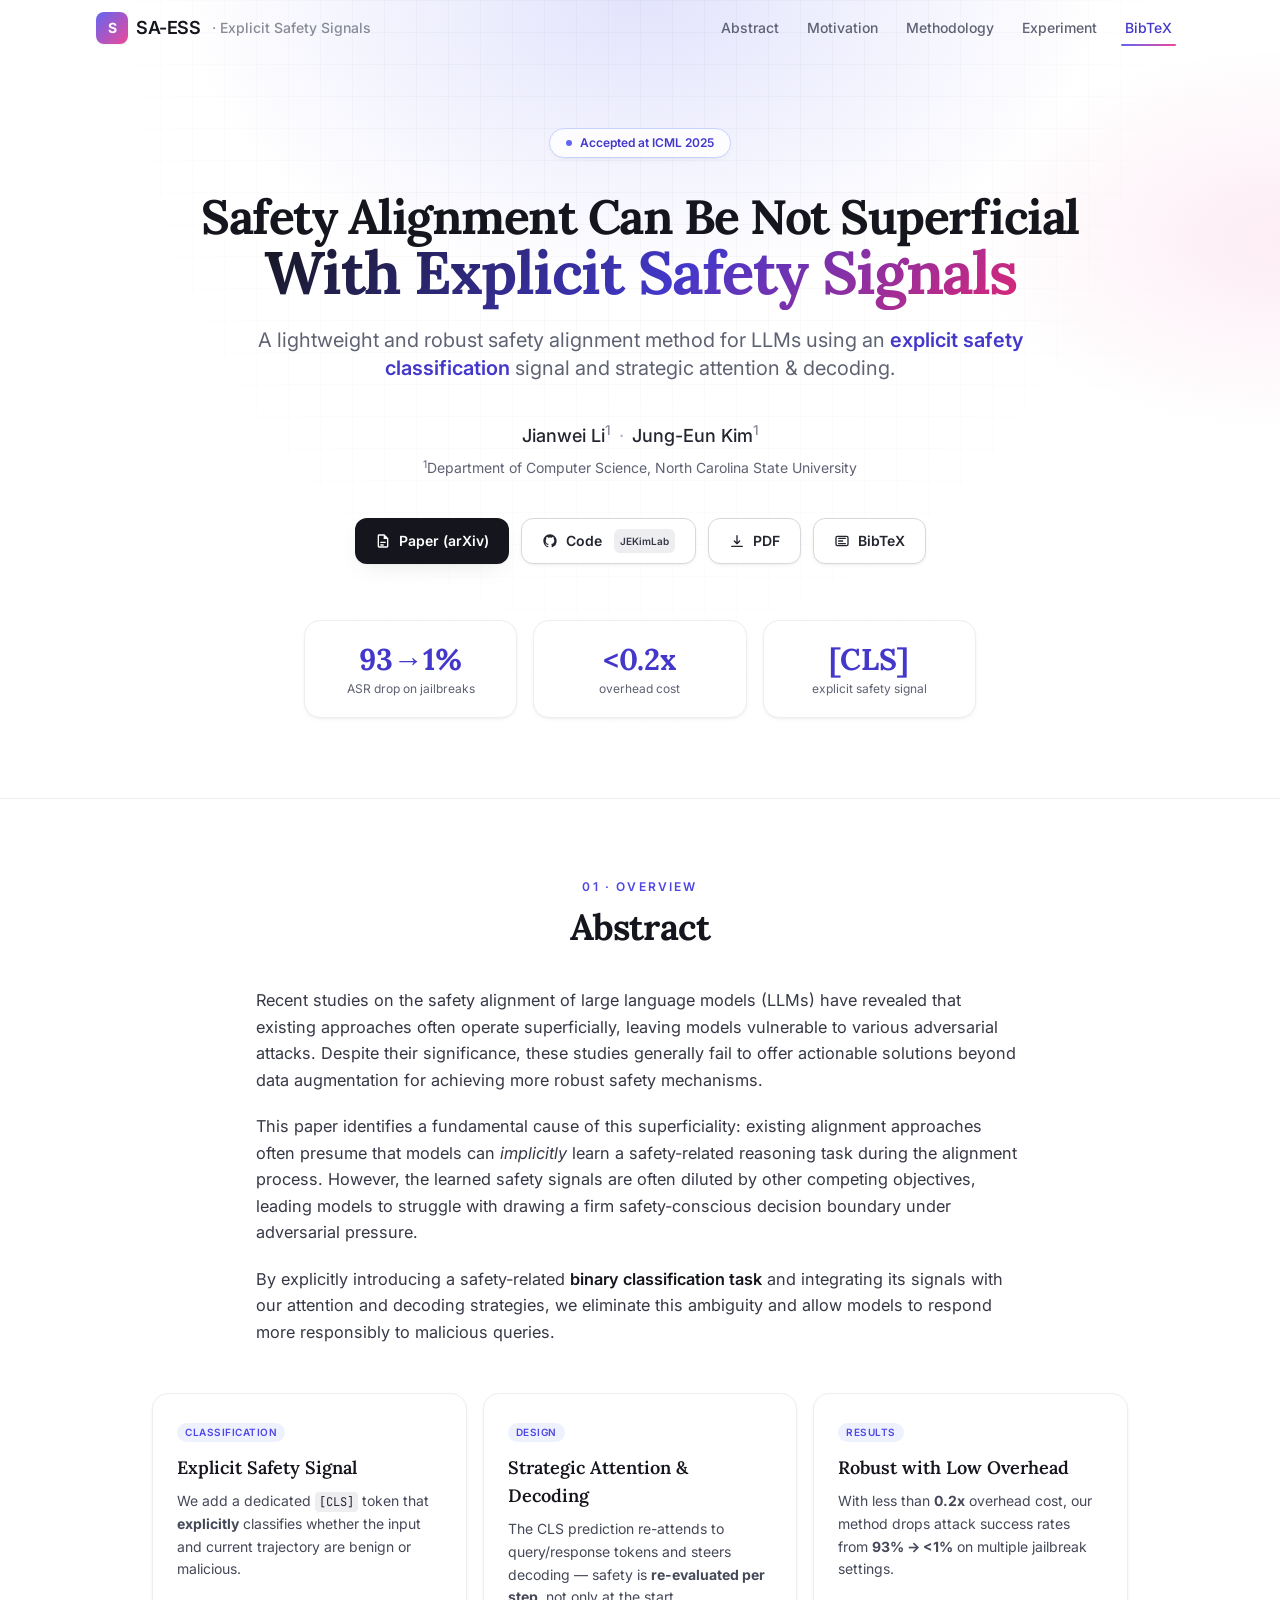
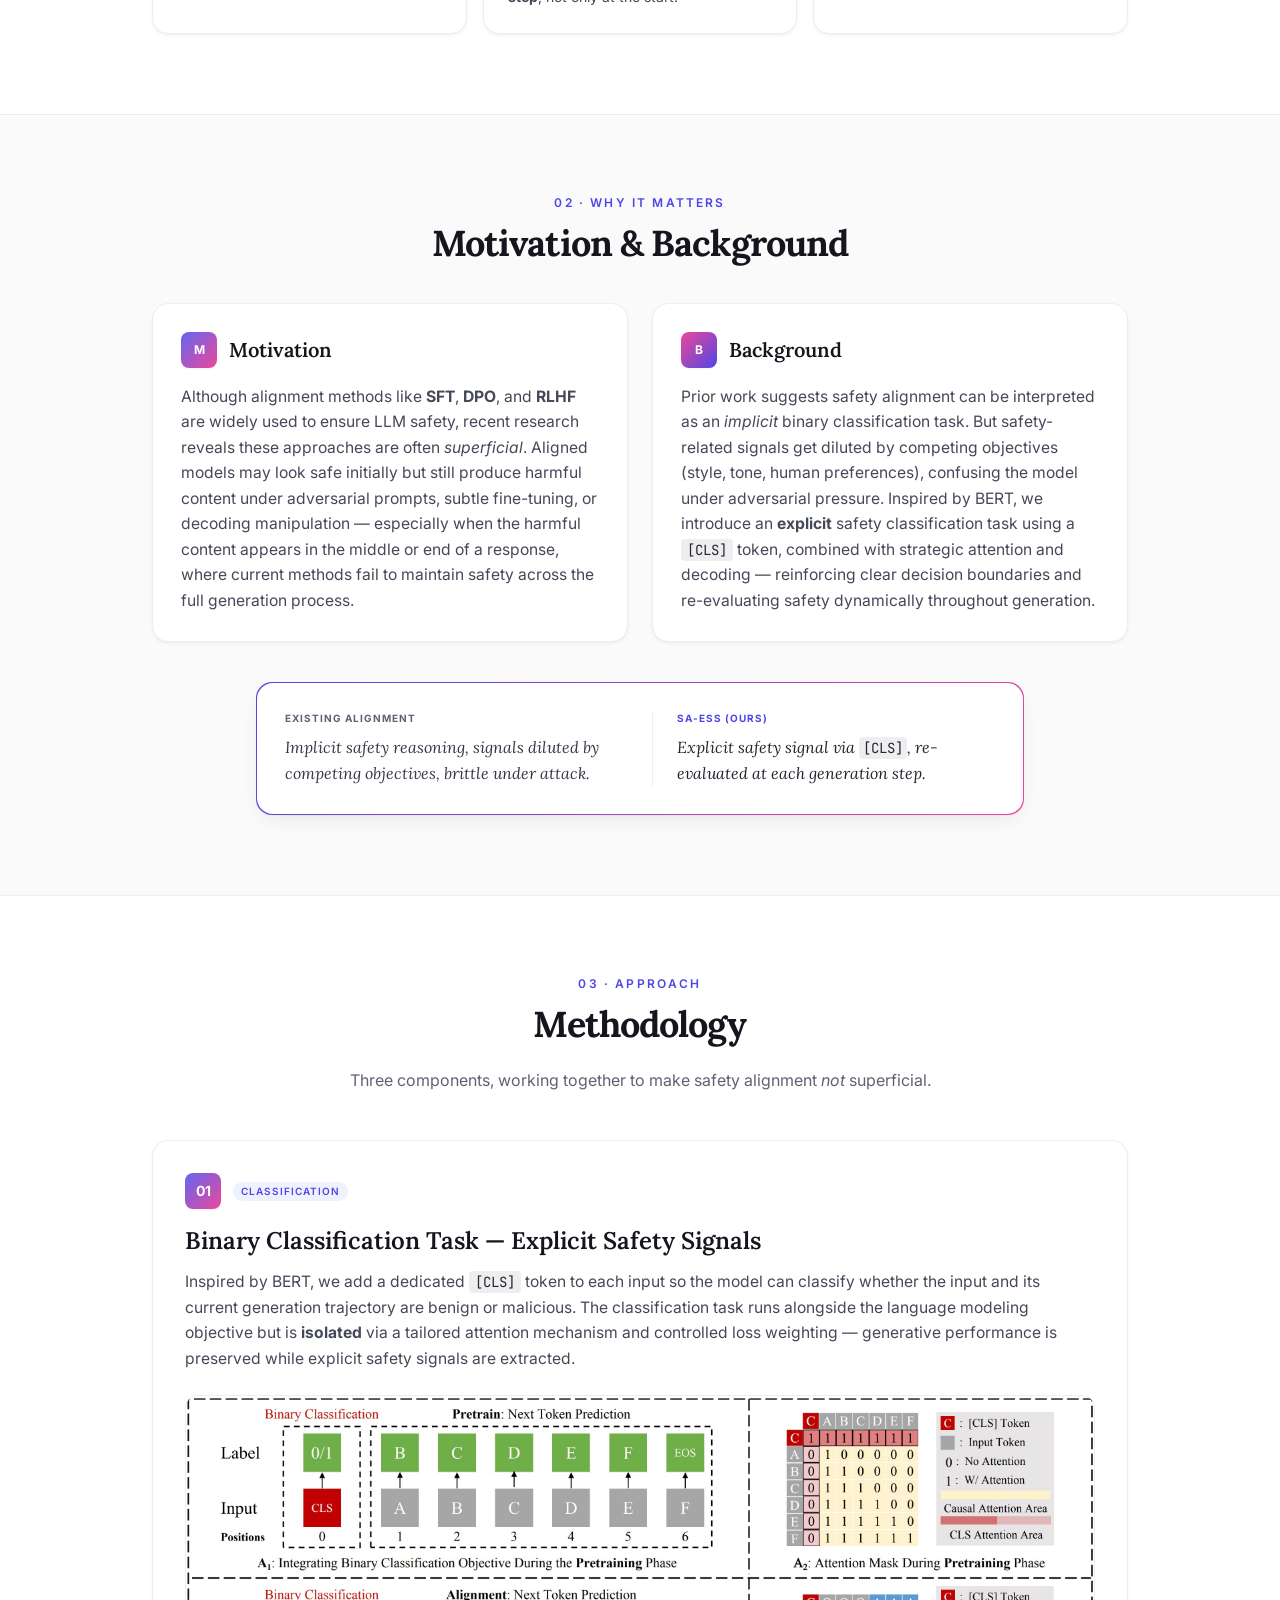
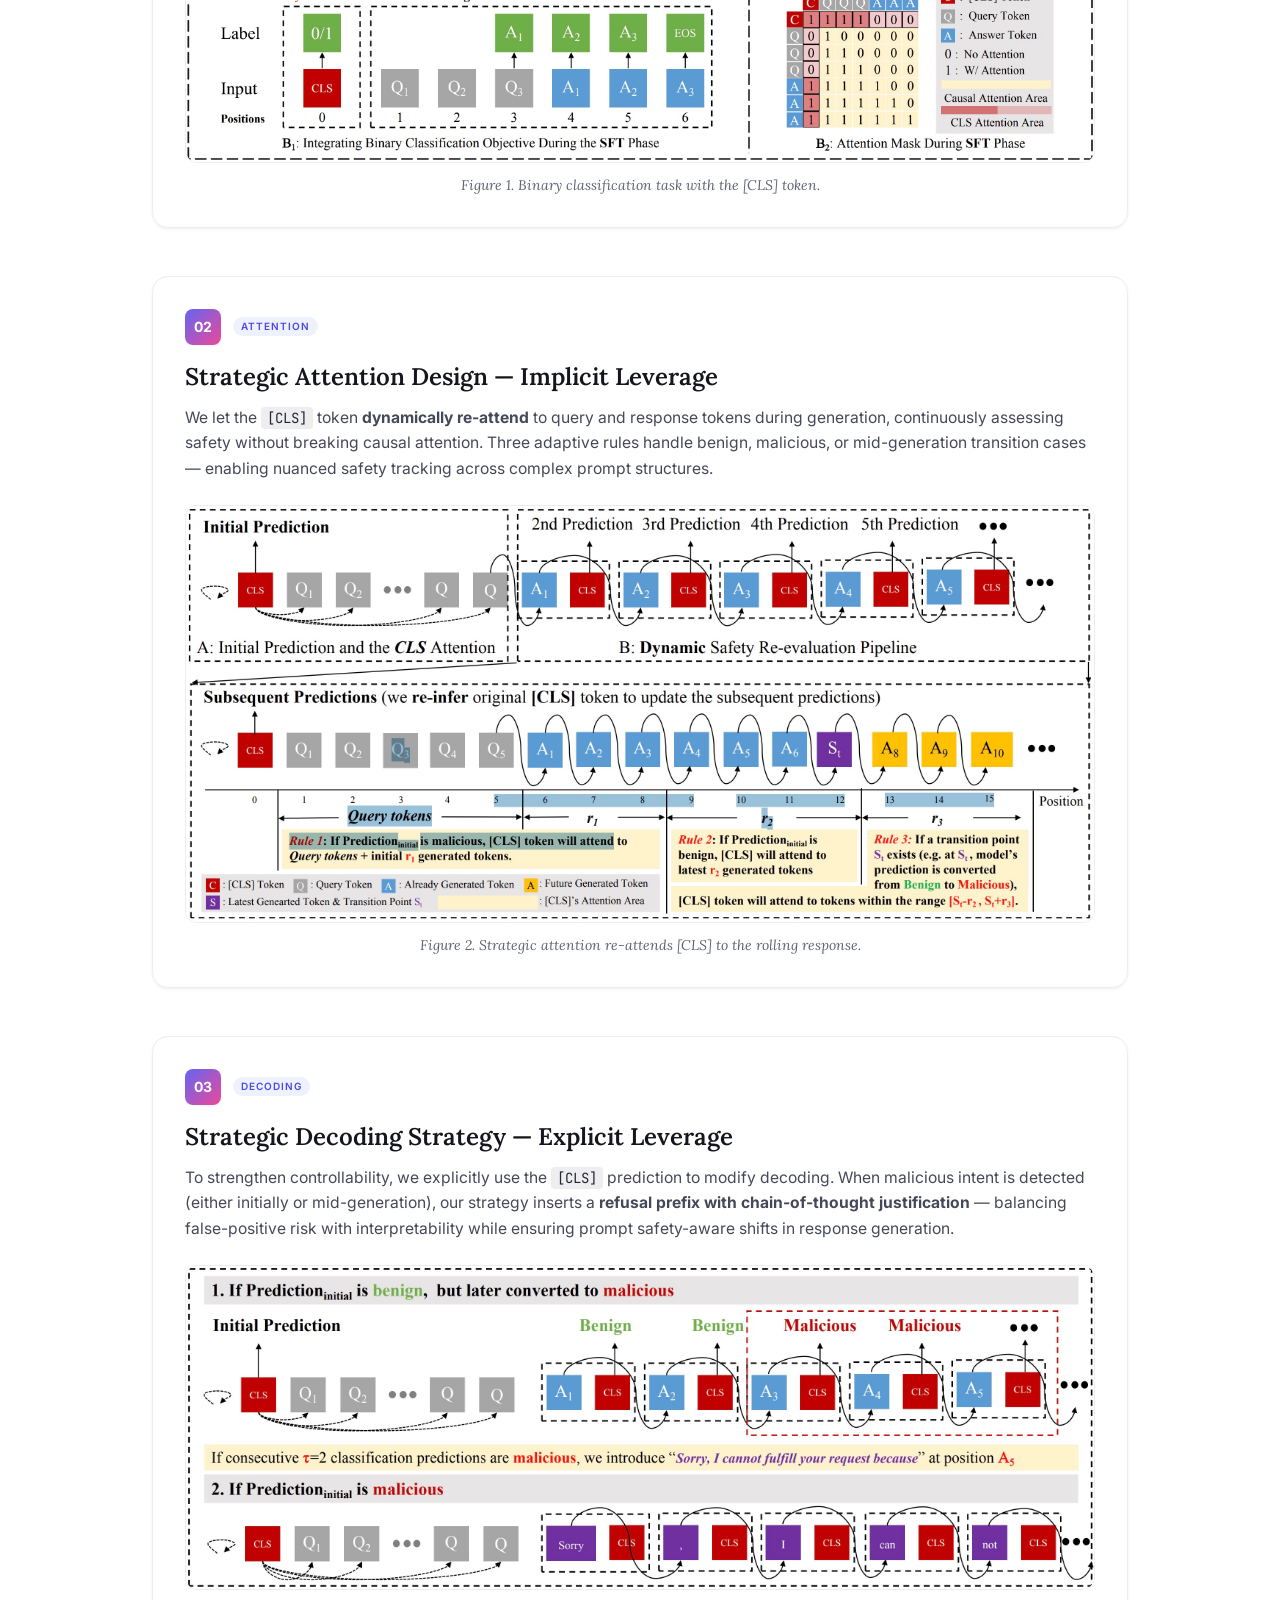
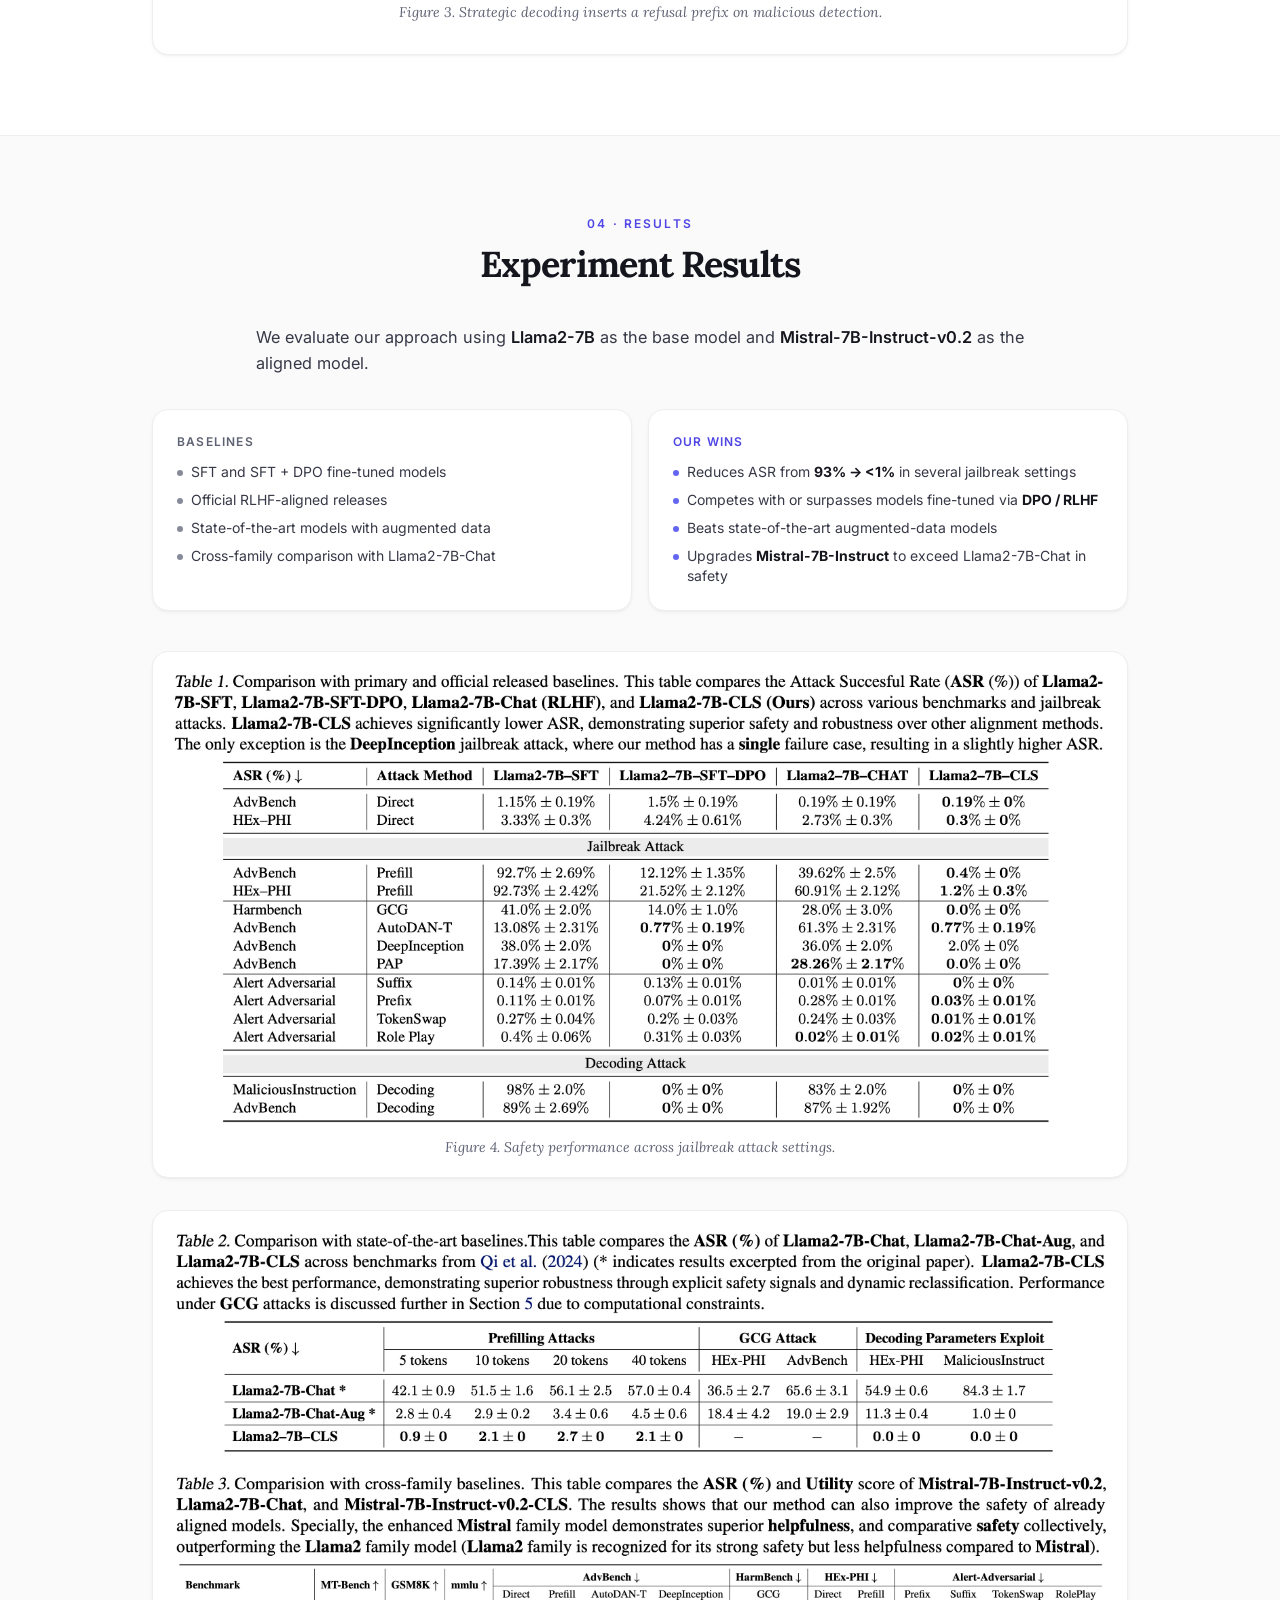
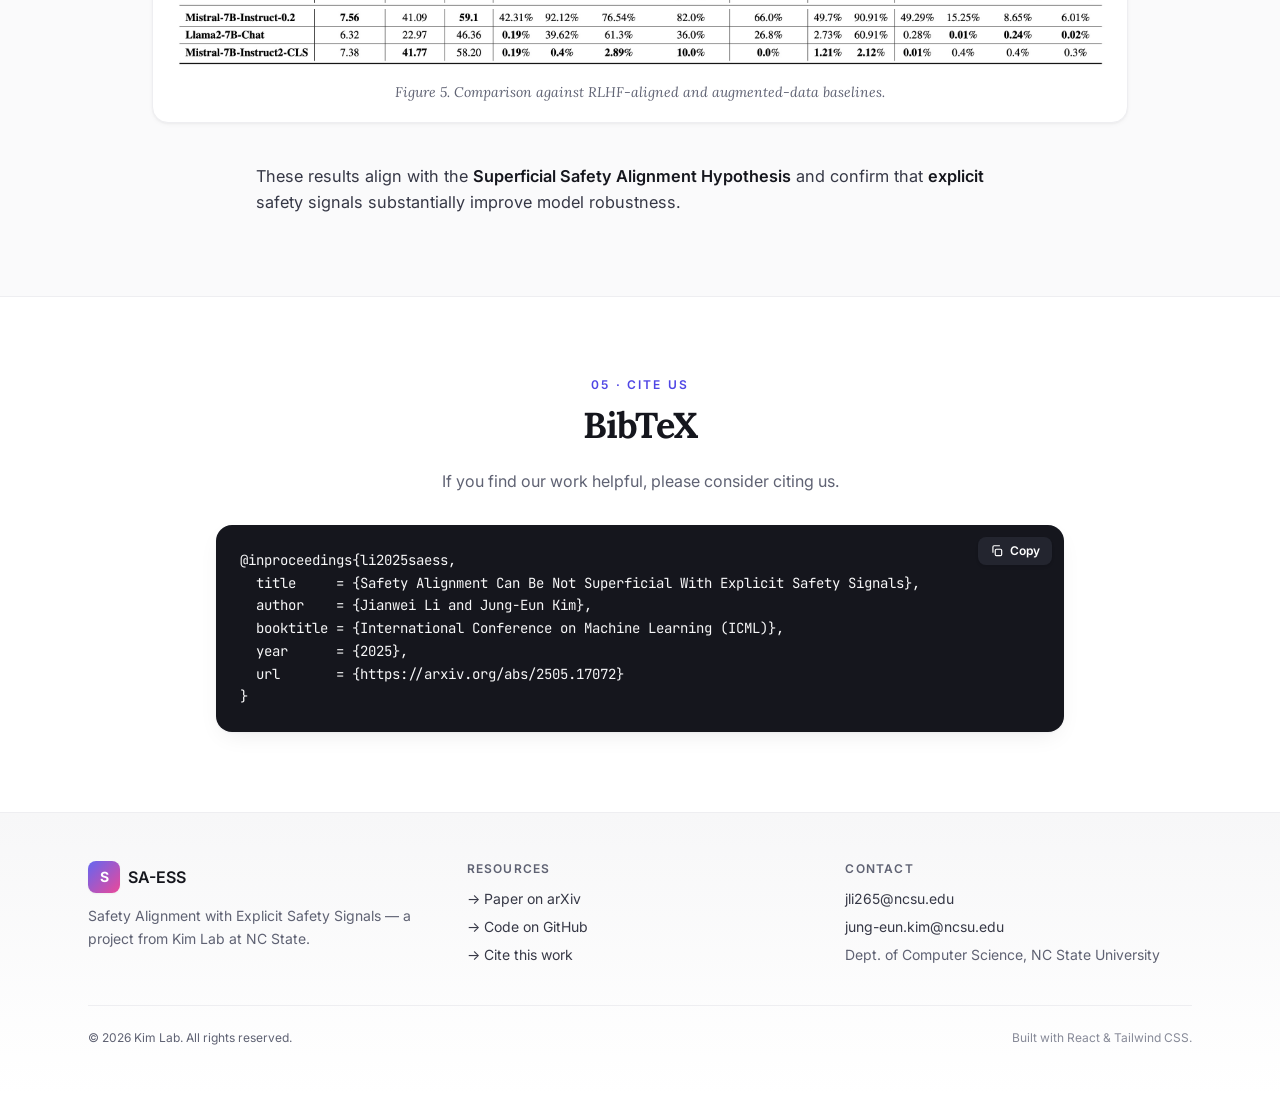
==== commit e2192f3a: "Fix: gradient logo and underline missing after react-snap react-snap's minimalcss strips Tailwind's " ====
--- a/200.html
+++ b/200.html
@@ -1 +1 @@
-<!doctype html><html lang="en"><head><meta charset="utf-8"/><link rel="icon" href="/favicon.ico"/><meta name="viewport" content="width=device-width,initial-scale=1"/><meta name="theme-color" content="#000000"/><meta name="description" content="SA-ESS introduces explicit safety signals for robust LLM safety alignment, improving resilience to adversarial attacks with low overhead."/><meta name="robots" content="index,follow"/><meta property="og:type" content="website"/><meta property="og:title" content="SA-ESS: Safety Alignment with Explicit Safety Signals"/><meta property="og:description" content="An ICML 2025 project page on robust LLM safety alignment using explicit safety signals and strategic decoding."/><link rel="apple-touch-icon" href="/logo192.png"/><link rel="manifest" href="/manifest.json"/><link rel="preconnect" href="https://fonts.googleapis.com"/><link rel="preconnect" href="https://fonts.gstatic.com" crossorigin/><link href="https://fonts.googleapis.com/css2?family=Inter:wght@300;400;500;600;700;800&family=Lora:ital,wght@0,400;0,500;0,600;0,700;1,400;1,500&family=JetBrains+Mono:wght@400;500&display=swap" rel="stylesheet"/><title>SA-ESS | Safety Alignment with Explicit Safety Signals</title><script defer="defer" src="/static/js/main.2f306824.js"></script><link href="/static/css/main.833e0b47.css" rel="stylesheet"></head><body><noscript>You need to enable JavaScript to run this app.</noscript><div id="root"></div></body></html>+<!doctype html><html lang="en"><head><meta charset="utf-8"/><link rel="icon" href="/favicon.ico"/><meta name="viewport" content="width=device-width,initial-scale=1"/><meta name="theme-color" content="#000000"/><meta name="description" content="SA-ESS introduces explicit safety signals for robust LLM safety alignment, improving resilience to adversarial attacks with low overhead."/><meta name="robots" content="index,follow"/><meta property="og:type" content="website"/><meta property="og:title" content="SA-ESS: Safety Alignment with Explicit Safety Signals"/><meta property="og:description" content="An ICML 2025 project page on robust LLM safety alignment using explicit safety signals and strategic decoding."/><link rel="apple-touch-icon" href="/logo192.png"/><link rel="manifest" href="/manifest.json"/><link rel="preconnect" href="https://fonts.googleapis.com"/><link rel="preconnect" href="https://fonts.gstatic.com" crossorigin/><link href="https://fonts.googleapis.com/css2?family=Inter:wght@300;400;500;600;700;800&family=Lora:ital,wght@0,400;0,500;0,600;0,700;1,400;1,500&family=JetBrains+Mono:wght@400;500&display=swap" rel="stylesheet"/><title>SA-ESS | Safety Alignment with Explicit Safety Signals</title><script defer="defer" src="/static/js/main.c96c90e6.js"></script><link href="/static/css/main.ad3d867a.css" rel="stylesheet"></head><body><noscript>You need to enable JavaScript to run this app.</noscript><div id="root"></div></body></html>
--- a/static/css/main.ad3d867a.css
+++ b/static/css/main.ad3d867a.css
@@ -0,0 +1,4 @@
+*,:after,:before{--tw-border-spacing-x:0;--tw-border-spacing-y:0;--tw-translate-x:0;--tw-translate-y:0;--tw-rotate:0;--tw-skew-x:0;--tw-skew-y:0;--tw-scale-x:1;--tw-scale-y:1;--tw-pan-x: ;--tw-pan-y: ;--tw-pinch-zoom: ;--tw-scroll-snap-strictness:proximity;--tw-gradient-from-position: ;--tw-gradient-via-position: ;--tw-gradient-to-position: ;--tw-ordinal: ;--tw-slashed-zero: ;--tw-numeric-figure: ;--tw-numeric-spacing: ;--tw-numeric-fraction: ;--tw-ring-inset: ;--tw-ring-offset-width:0px;--tw-ring-offset-color:#fff;--tw-ring-color:#3b82f680;--tw-ring-offset-shadow:0 0 #0000;--tw-ring-shadow:0 0 #0000;--tw-shadow:0 0 #0000;--tw-shadow-colored:0 0 #0000;--tw-blur: ;--tw-brightness: ;--tw-contrast: ;--tw-grayscale: ;--tw-hue-rotate: ;--tw-invert: ;--tw-saturate: ;--tw-sepia: ;--tw-drop-shadow: ;--tw-backdrop-blur: ;--tw-backdrop-brightness: ;--tw-backdrop-contrast: ;--tw-backdrop-grayscale: ;--tw-backdrop-hue-rotate: ;--tw-backdrop-invert: ;--tw-backdrop-opacity: ;--tw-backdrop-saturate: ;--tw-backdrop-sepia: ;--tw-contain-size: ;--tw-contain-layout: ;--tw-contain-paint: ;--tw-contain-style: }::backdrop{--tw-border-spacing-x:0;--tw-border-spacing-y:0;--tw-translate-x:0;--tw-translate-y:0;--tw-rotate:0;--tw-skew-x:0;--tw-skew-y:0;--tw-scale-x:1;--tw-scale-y:1;--tw-pan-x: ;--tw-pan-y: ;--tw-pinch-zoom: ;--tw-scroll-snap-strictness:proximity;--tw-gradient-from-position: ;--tw-gradient-via-position: ;--tw-gradient-to-position: ;--tw-ordinal: ;--tw-slashed-zero: ;--tw-numeric-figure: ;--tw-numeric-spacing: ;--tw-numeric-fraction: ;--tw-ring-inset: ;--tw-ring-offset-width:0px;--tw-ring-offset-color:#fff;--tw-ring-color:#3b82f680;--tw-ring-offset-shadow:0 0 #0000;--tw-ring-shadow:0 0 #0000;--tw-shadow:0 0 #0000;--tw-shadow-colored:0 0 #0000;--tw-blur: ;--tw-brightness: ;--tw-contrast: ;--tw-grayscale: ;--tw-hue-rotate: ;--tw-invert: ;--tw-saturate: ;--tw-sepia: ;--tw-drop-shadow: ;--tw-backdrop-blur: ;--tw-backdrop-brightness: ;--tw-backdrop-contrast: ;--tw-backdrop-grayscale: ;--tw-backdrop-hue-rotate: ;--tw-backdrop-invert: ;--tw-backdrop-opacity: ;--tw-backdrop-saturate: ;--tw-backdrop-sepia: ;--tw-contain-size: ;--tw-contain-layout: ;--tw-contain-paint: ;--tw-contain-style: }/*
+! tailwindcss v3.4.17 | MIT License | https://tailwindcss.com
+*/*,:after,:before{border:0 solid #e5e7eb;box-sizing:border-box}:after,:before{--tw-content:""}:host,html{-webkit-text-size-adjust:100%;font-feature-settings:normal;-webkit-tap-highlight-color:transparent;font-family:Inter,ui-sans-serif,system-ui,sans-serif;font-variation-settings:normal;line-height:1.5;tab-size:4}body{line-height:inherit}hr{border-top-width:1px;color:inherit;height:0}abbr:where([title]){-webkit-text-decoration:underline dotted;text-decoration:underline dotted}h1,h2,h3,h4,h5,h6{font-size:inherit;font-weight:inherit}a{color:inherit;text-decoration:inherit}b,strong{font-weight:bolder}code,kbd,pre,samp{font-feature-settings:normal;font-family:JetBrains Mono,ui-monospace,SFMono-Regular,Menlo,monospace;font-size:1em;font-variation-settings:normal}small{font-size:80%}sub,sup{font-size:75%;line-height:0;position:relative;vertical-align:initial}sub{bottom:-.25em}sup{top:-.5em}table{border-collapse:collapse;border-color:inherit;text-indent:0}button,input,optgroup,select,textarea{font-feature-settings:inherit;color:inherit;font-family:inherit;font-size:100%;font-variation-settings:inherit;font-weight:inherit;letter-spacing:inherit;line-height:inherit;margin:0;padding:0}button,select{text-transform:none}button,input:where([type=button]),input:where([type=reset]),input:where([type=submit]){-webkit-appearance:button;background-color:initial;background-image:none}:-moz-focusring{outline:auto}:-moz-ui-invalid{box-shadow:none}progress{vertical-align:initial}::-webkit-inner-spin-button,::-webkit-outer-spin-button{height:auto}[type=search]{-webkit-appearance:textfield;outline-offset:-2px}::-webkit-search-decoration{-webkit-appearance:none}::-webkit-file-upload-button{-webkit-appearance:button;font:inherit}summary{display:list-item}blockquote,dd,dl,figure,h1,h2,h3,h4,h5,h6,hr,p,pre{margin:0}fieldset{margin:0}fieldset,legend{padding:0}menu,ol,ul{list-style:none;margin:0;padding:0}dialog{padding:0}textarea{resize:vertical}input::placeholder,textarea::placeholder{color:#9ca3af;opacity:1}[role=button],button{cursor:pointer}:disabled{cursor:default}audio,canvas,embed,iframe,img,object,svg,video{display:block;vertical-align:middle}img,video{height:auto;max-width:100%}[hidden]:where(:not([hidden=until-found])){display:none}.prose-paper p{--tw-text-opacity:1;color:#363846;color:rgb(54 56 70/var(--tw-text-opacity,1));font-size:1.02rem;line-height:1.625}.prose-paper strong{font-weight:600}.prose-paper strong,.section-title{--tw-text-opacity:1;color:#15161d;color:rgb(21 22 29/var(--tw-text-opacity,1))}.section-title{font-family:Lora,Georgia,serif;font-size:1.875rem;font-weight:700;letter-spacing:-.025em;line-height:2.25rem;text-align:center}@media (min-width:768px){.section-title{font-size:2.25rem;line-height:2.5rem}}.section-eyebrow{color:#4f46e5;color:rgb(79 70 229/var(--tw-text-opacity,1));font-size:.75rem;font-weight:600;letter-spacing:.18em;line-height:1rem;text-transform:uppercase}.figure-caption,.section-eyebrow{--tw-text-opacity:1;text-align:center}.figure-caption{color:#5f6273;color:rgb(95 98 115/var(--tw-text-opacity,1));font-family:Lora,Georgia,serif;font-size:.875rem;font-style:italic;line-height:1.25rem;margin-top:.75rem}.card{--tw-border-opacity:1;--tw-bg-opacity:1;--tw-shadow:0 1px 2px 0 #0f172a08,0 2px 6px -2px #0f172a0f;--tw-shadow-colored:0 1px 2px 0 var(--tw-shadow-color),0 2px 6px -2px var(--tw-shadow-color);background-color:#fff;background-color:rgb(255 255 255/var(--tw-bg-opacity,1));border-color:#eeeef1;border-color:rgb(238 238 241/var(--tw-border-opacity,1));border-radius:1rem;border-width:1px;box-shadow:0 0 #0000,0 0 #0000,var(--tw-shadow);box-shadow:var(--tw-ring-offset-shadow,0 0 #0000),var(--tw-ring-shadow,0 0 #0000),var(--tw-shadow)}.pointer-events-none{pointer-events:none}.fixed{position:fixed}.absolute{position:absolute}.relative{position:relative}.inset-0{inset:0}.-bottom-0\.5{bottom:-.125rem}.left-0{left:0}.left-2{left:.5rem}.right-0{right:0}.right-2{right:.5rem}.right-3{right:.75rem}.top-0{top:0}.top-3{top:.75rem}.z-50{z-index:50}.mx-2{margin-left:.5rem;margin-right:.5rem}.mx-auto{margin-left:auto;margin-right:auto}.-mr-2{margin-right:-.5rem}.mb-3{margin-bottom:.75rem}.mb-4{margin-bottom:1rem}.mb-6{margin-bottom:1.5rem}.ml-1{margin-left:.25rem}.mt-1{margin-top:.25rem}.mt-10{margin-top:2.5rem}.mt-12{margin-top:3rem}.mt-14{margin-top:3.5rem}.mt-2{margin-top:.5rem}.mt-3{margin-top:.75rem}.mt-4{margin-top:1rem}.mt-6{margin-top:1.5rem}.mt-8{margin-top:2rem}.block{display:block}.inline-block{display:inline-block}.flex{display:flex}.inline-flex{display:inline-flex}.grid{display:grid}.hidden{display:none}.h-1\.5{height:.375rem}.h-14{height:3.5rem}.h-3\.5{height:.875rem}.h-4{height:1rem}.h-8{height:2rem}.h-9{height:2.25rem}.h-\[2px\]{height:2px}.h-auto{height:auto}.min-h-screen{min-height:100vh}.w-1\.5{width:.375rem}.w-3\.5{width:.875rem}.w-4{width:1rem}.w-8{width:2rem}.w-9{width:2.25rem}.w-full{width:100%}.max-w-2xl{max-width:42rem}.max-w-3xl{max-width:48rem}.max-w-4xl{max-width:56rem}.max-w-5xl{max-width:64rem}.max-w-6xl{max-width:72rem}.shrink-0{flex-shrink:0}@keyframes pulse{50%{opacity:.5}}.animate-pulse{animation:pulse 2s cubic-bezier(.4,0,.6,1) infinite}.scroll-mt-20{scroll-margin-top:5rem}.grid-cols-3{grid-template-columns:repeat(3,minmax(0,1fr))}.flex-col{flex-direction:column}.flex-wrap{flex-wrap:wrap}.place-items-center{place-items:center}.items-start{align-items:flex-start}.items-center{align-items:center}.justify-center{justify-content:center}.justify-between{justify-content:space-between}.gap-1{gap:.25rem}.gap-1\.5{gap:.375rem}.gap-2{gap:.5rem}.gap-3{gap:.75rem}.gap-4{gap:1rem}.gap-6{gap:1.5rem}.gap-8{gap:2rem}.space-y-12>:not([hidden])~:not([hidden]){--tw-space-y-reverse:0;margin-bottom:calc(3rem*var(--tw-space-y-reverse));margin-top:calc(3rem*(1 - var(--tw-space-y-reverse)))}.space-y-2>:not([hidden])~:not([hidden]){--tw-space-y-reverse:0;margin-bottom:calc(.5rem*var(--tw-space-y-reverse));margin-top:calc(.5rem*(1 - var(--tw-space-y-reverse)))}.space-y-5>:not([hidden])~:not([hidden]){--tw-space-y-reverse:0;margin-bottom:calc(1.25rem*var(--tw-space-y-reverse));margin-top:calc(1.25rem*(1 - var(--tw-space-y-reverse)))}.space-y-8>:not([hidden])~:not([hidden]){--tw-space-y-reverse:0;margin-bottom:calc(2rem*var(--tw-space-y-reverse));margin-top:calc(2rem*(1 - var(--tw-space-y-reverse)))}.overflow-hidden{overflow:hidden}.overflow-x-auto{overflow-x:auto}.rounded{border-radius:.25rem}.rounded-2xl{border-radius:1rem}.rounded-full{border-radius:9999px}.rounded-lg{border-radius:.5rem}.rounded-md{border-radius:.375rem}.rounded-xl{border-radius:.75rem}.border{border-width:1px}.border-b{border-bottom-width:1px}.border-t{border-top-width:1px}.border-brand-200{--tw-border-opacity:1;border-color:#c7d2fe;border-color:rgb(199 210 254/var(--tw-border-opacity,1))}.border-ink-100{--tw-border-opacity:1;border-color:#eeeef1;border-color:rgb(238 238 241/var(--tw-border-opacity,1))}.border-ink-200{--tw-border-opacity:1;border-color:#d7d8de;border-color:rgb(215 216 222/var(--tw-border-opacity,1))}.border-transparent{border-color:#0000}.bg-brand-50{--tw-bg-opacity:1;background-color:#eef2ff;background-color:rgb(238 242 255/var(--tw-bg-opacity,1))}.bg-brand-50\/60{background-color:#eef2ff99}.bg-brand-500{--tw-bg-opacity:1;background-color:#6366f1;background-color:rgb(99 102 241/var(--tw-bg-opacity,1))}.bg-ink-100{--tw-bg-opacity:1;background-color:#eeeef1;background-color:rgb(238 238 241/var(--tw-bg-opacity,1))}.bg-ink-400{--tw-bg-opacity:1;background-color:#878a98;background-color:rgb(135 138 152/var(--tw-bg-opacity,1))}.bg-ink-50\/60{background-color:#f7f7f899}.bg-ink-800{--tw-bg-opacity:1;background-color:#23252f;background-color:rgb(35 37 47/var(--tw-bg-opacity,1))}.bg-ink-900{--tw-bg-opacity:1;background-color:#15161d;background-color:rgb(21 22 29/var(--tw-bg-opacity,1))}.bg-white{--tw-bg-opacity:1;background-color:#fff;background-color:rgb(255 255 255/var(--tw-bg-opacity,1))}.bg-white\/0{background-color:#fff0}.bg-white\/75{background-color:#ffffffbf}.bg-white\/80{background-color:#fffc}.bg-white\/95{background-color:#fffffff2}.bg-grad-accent-brand{background-image:linear-gradient(135deg,#ec4899,#4f46e5)}.bg-grad-brand-accent{background-image:linear-gradient(135deg,#6366f1,#ec4899)}.bg-grad-brand-accent-r{background-image:linear-gradient(90deg,#6366f1,#ec4899)}.bg-grad-callout{background-image:linear-gradient(135deg,#4f46e5,#ec4899)}.bg-grad-footer{background-image:linear-gradient(180deg,#f7f7f8,#fff)}.p-2{padding:.5rem}.p-4{padding:1rem}.p-5{padding:1.25rem}.p-6{padding:1.5rem}.p-\[1px\]{padding:1px}.px-1{padding-left:.25rem;padding-right:.25rem}.px-1\.5{padding-left:.375rem;padding-right:.375rem}.px-2{padding-left:.5rem;padding-right:.5rem}.px-3{padding-left:.75rem;padding-right:.75rem}.px-4{padding-left:1rem;padding-right:1rem}.px-5{padding-left:1.25rem;padding-right:1.25rem}.px-6{padding-left:1.5rem;padding-right:1.5rem}.py-0\.5{padding-bottom:.125rem;padding-top:.125rem}.py-1\.5{padding-bottom:.375rem;padding-top:.375rem}.py-12{padding-bottom:3rem;padding-top:3rem}.py-2{padding-bottom:.5rem;padding-top:.5rem}.py-2\.5{padding-bottom:.625rem;padding-top:.625rem}.py-20{padding-bottom:5rem;padding-top:5rem}.py-5{padding-bottom:1.25rem;padding-top:1.25rem}.pb-16{padding-bottom:4rem}.pt-28{padding-top:7rem}.pt-6{padding-top:1.5rem}.text-center{text-align:center}.font-mono{font-family:JetBrains Mono,ui-monospace,SFMono-Regular,Menlo,monospace}.font-serif{font-family:Lora,Georgia,serif}.text-3xl{font-size:1.875rem;line-height:2.25rem}.text-4xl{font-size:2.25rem;line-height:2.5rem}.text-\[0\.98rem\]{font-size:.98rem}.text-\[10px\]{font-size:10px}.text-base{font-size:1rem;line-height:1.5rem}.text-lg{font-size:1.125rem;line-height:1.75rem}.text-sm{font-size:.875rem;line-height:1.25rem}.text-xl{font-size:1.25rem;line-height:1.75rem}.text-xs{font-size:.75rem;line-height:1rem}.font-bold{font-weight:700}.font-medium{font-weight:500}.font-semibold{font-weight:600}.uppercase{text-transform:uppercase}.italic{font-style:italic}.not-italic{font-style:normal}.leading-relaxed{line-height:1.625}.leading-tight{line-height:1.25}.tracking-tight{letter-spacing:-.025em}.tracking-wider{letter-spacing:.05em}.tracking-widest{letter-spacing:.1em}.text-brand-600{--tw-text-opacity:1;color:#4f46e5;color:rgb(79 70 229/var(--tw-text-opacity,1))}.text-brand-700{--tw-text-opacity:1;color:#4338ca;color:rgb(67 56 202/var(--tw-text-opacity,1))}.text-ink-300{--tw-text-opacity:1;color:#b3b5bf;color:rgb(179 181 191/var(--tw-text-opacity,1))}.text-ink-400{--tw-text-opacity:1;color:#878a98;color:rgb(135 138 152/var(--tw-text-opacity,1))}.text-ink-50{--tw-text-opacity:1;color:#f7f7f8;color:rgb(247 247 248/var(--tw-text-opacity,1))}.text-ink-500{--tw-text-opacity:1;color:#5f6273;color:rgb(95 98 115/var(--tw-text-opacity,1))}.text-ink-600{--tw-text-opacity:1;color:#454858;color:rgb(69 72 88/var(--tw-text-opacity,1))}.text-ink-700{--tw-text-opacity:1;color:#363846;color:rgb(54 56 70/var(--tw-text-opacity,1))}.text-ink-800{--tw-text-opacity:1;color:#23252f;color:rgb(35 37 47/var(--tw-text-opacity,1))}.text-ink-900{--tw-text-opacity:1;color:#15161d;color:rgb(21 22 29/var(--tw-text-opacity,1))}.text-white{--tw-text-opacity:1;color:#fff;color:rgb(255 255 255/var(--tw-text-opacity,1))}.opacity-60{opacity:.6}.shadow-card{--tw-shadow:0 1px 2px 0 #0f172a0a,0 8px 24px -8px #0f172a1a;--tw-shadow-colored:0 1px 2px 0 var(--tw-shadow-color),0 8px 24px -8px var(--tw-shadow-color)}.shadow-card,.shadow-sm{box-shadow:0 0 #0000,0 0 #0000,var(--tw-shadow);box-shadow:var(--tw-ring-offset-shadow,0 0 #0000),var(--tw-ring-shadow,0 0 #0000),var(--tw-shadow)}.shadow-sm{--tw-shadow:0 1px 2px 0 #0000000d;--tw-shadow-colored:0 1px 2px 0 var(--tw-shadow-color)}.shadow-soft{--tw-shadow:0 1px 2px 0 #0f172a08,0 2px 6px -2px #0f172a0f;--tw-shadow-colored:0 1px 2px 0 var(--tw-shadow-color),0 2px 6px -2px var(--tw-shadow-color);box-shadow:0 0 #0000,0 0 #0000,var(--tw-shadow);box-shadow:var(--tw-ring-offset-shadow,0 0 #0000),var(--tw-ring-shadow,0 0 #0000),var(--tw-shadow)}.backdrop-blur{--tw-backdrop-blur:blur(8px)}.backdrop-blur,.backdrop-blur-md{-webkit-backdrop-filter:var(--tw-backdrop-blur) var(--tw-backdrop-brightness) var(--tw-backdrop-contrast) var(--tw-backdrop-grayscale) var(--tw-backdrop-hue-rotate) var(--tw-backdrop-invert) var(--tw-backdrop-opacity) var(--tw-backdrop-saturate) var(--tw-backdrop-sepia);backdrop-filter:var(--tw-backdrop-blur) var(--tw-backdrop-brightness) var(--tw-backdrop-contrast) var(--tw-backdrop-grayscale) var(--tw-backdrop-hue-rotate) var(--tw-backdrop-invert) var(--tw-backdrop-opacity) var(--tw-backdrop-saturate) var(--tw-backdrop-sepia)}.backdrop-blur-md{--tw-backdrop-blur:blur(12px)}.transition{transition-duration:.15s;transition-property:color,background-color,border-color,fill,stroke,opacity,box-shadow,transform,filter,-webkit-text-decoration-color,-webkit-backdrop-filter;transition-property:color,background-color,border-color,text-decoration-color,fill,stroke,opacity,box-shadow,transform,filter,backdrop-filter;transition-property:color,background-color,border-color,text-decoration-color,fill,stroke,opacity,box-shadow,transform,filter,backdrop-filter,-webkit-text-decoration-color,-webkit-backdrop-filter;transition-timing-function:cubic-bezier(.4,0,.2,1)}.transition-all{transition-duration:.15s;transition-property:all;transition-timing-function:cubic-bezier(.4,0,.2,1)}.transition-colors{transition-duration:.15s;transition-property:color,background-color,border-color,fill,stroke,-webkit-text-decoration-color;transition-property:color,background-color,border-color,text-decoration-color,fill,stroke;transition-property:color,background-color,border-color,text-decoration-color,fill,stroke,-webkit-text-decoration-color;transition-timing-function:cubic-bezier(.4,0,.2,1)}.transition-shadow{transition-duration:.15s;transition-property:box-shadow;transition-timing-function:cubic-bezier(.4,0,.2,1)}.duration-200{transition-duration:.2s}.duration-300{transition-duration:.3s}html{scroll-behavior:smooth}body{-webkit-font-smoothing:antialiased;-moz-osx-font-smoothing:grayscale;background-color:#fff;color:#23252f;font-family:Inter,-apple-system,BlinkMacSystemFont,Segoe UI,Roboto,Oxygen,Ubuntu,Cantarell,Fira Sans,Droid Sans,Helvetica Neue,sans-serif;margin:0}code,pre{font-family:JetBrains Mono,source-code-pro,Menlo,Monaco,Consolas,Courier New,monospace}::selection{background-color:#6366f133}.hover\:-translate-y-0\.5:hover{--tw-translate-y:-0.125rem;transform:translate(var(--tw-translate-x),var(--tw-translate-y)) rotate(var(--tw-rotate)) skewX(var(--tw-skew-x)) skewY(var(--tw-skew-y)) scaleX(var(--tw-scale-x)) scaleY(var(--tw-scale-y))}.hover\:border-brand-300:hover{--tw-border-opacity:1;border-color:#a5b4fc;border-color:rgb(165 180 252/var(--tw-border-opacity,1))}.hover\:border-ink-300:hover{--tw-border-opacity:1;border-color:#b3b5bf;border-color:rgb(179 181 191/var(--tw-border-opacity,1))}.hover\:bg-ink-50:hover{--tw-bg-opacity:1;background-color:#f7f7f8;background-color:rgb(247 247 248/var(--tw-bg-opacity,1))}.hover\:bg-ink-700:hover{--tw-bg-opacity:1;background-color:#363846;background-color:rgb(54 56 70/var(--tw-bg-opacity,1))}.hover\:bg-white:hover{--tw-bg-opacity:1;background-color:#fff;background-color:rgb(255 255 255/var(--tw-bg-opacity,1))}.hover\:text-brand-700:hover{--tw-text-opacity:1;color:#4338ca;color:rgb(67 56 202/var(--tw-text-opacity,1))}.hover\:text-ink-900:hover{--tw-text-opacity:1;color:#15161d;color:rgb(21 22 29/var(--tw-text-opacity,1))}.hover\:shadow-card:hover{--tw-shadow:0 1px 2px 0 #0f172a0a,0 8px 24px -8px #0f172a1a;--tw-shadow-colored:0 1px 2px 0 var(--tw-shadow-color),0 8px 24px -8px var(--tw-shadow-color);box-shadow:0 0 #0000,0 0 #0000,var(--tw-shadow);box-shadow:var(--tw-ring-offset-shadow,0 0 #0000),var(--tw-ring-shadow,0 0 #0000),var(--tw-shadow)}.group:hover .group-hover\:text-brand-600{--tw-text-opacity:1;color:#4f46e5;color:rgb(79 70 229/var(--tw-text-opacity,1))}@media (min-width:640px){.sm\:grid-cols-2{grid-template-columns:repeat(2,minmax(0,1fr))}.sm\:border-l{border-left-width:1px}.sm\:border-ink-100{--tw-border-opacity:1;border-color:#eeeef1;border-color:rgb(238 238 241/var(--tw-border-opacity,1))}.sm\:pl-6{padding-left:1.5rem}.sm\:text-4xl{font-size:2.25rem;line-height:2.5rem}.sm\:text-5xl{font-size:3rem;line-height:1}}@media (min-width:768px){.md\:flex{display:flex}.md\:hidden{display:none}.md\:grid-cols-2{grid-template-columns:repeat(2,minmax(0,1fr))}.md\:grid-cols-3{grid-template-columns:repeat(3,minmax(0,1fr))}.md\:flex-row{flex-direction:row}.md\:p-5{padding:1.25rem}.md\:p-6{padding:1.5rem}.md\:p-7{padding:1.75rem}.md\:p-8{padding:2rem}.md\:px-8{padding-left:2rem;padding-right:2rem}.md\:pb-20{padding-bottom:5rem}.md\:pt-32{padding-top:8rem}.md\:text-2xl{font-size:1.5rem;line-height:2rem}.md\:text-5xl{font-size:3rem;line-height:1}.md\:text-6xl{font-size:3.75rem;line-height:1}.md\:text-lg{font-size:1.125rem;line-height:1.75rem}.md\:text-xl{font-size:1.25rem;line-height:1.75rem}}@media (min-width:1024px){.lg\:inline{display:inline}}.App{text-align:left}
+/*# sourceMappingURL=main.ad3d867a.css.map*/
